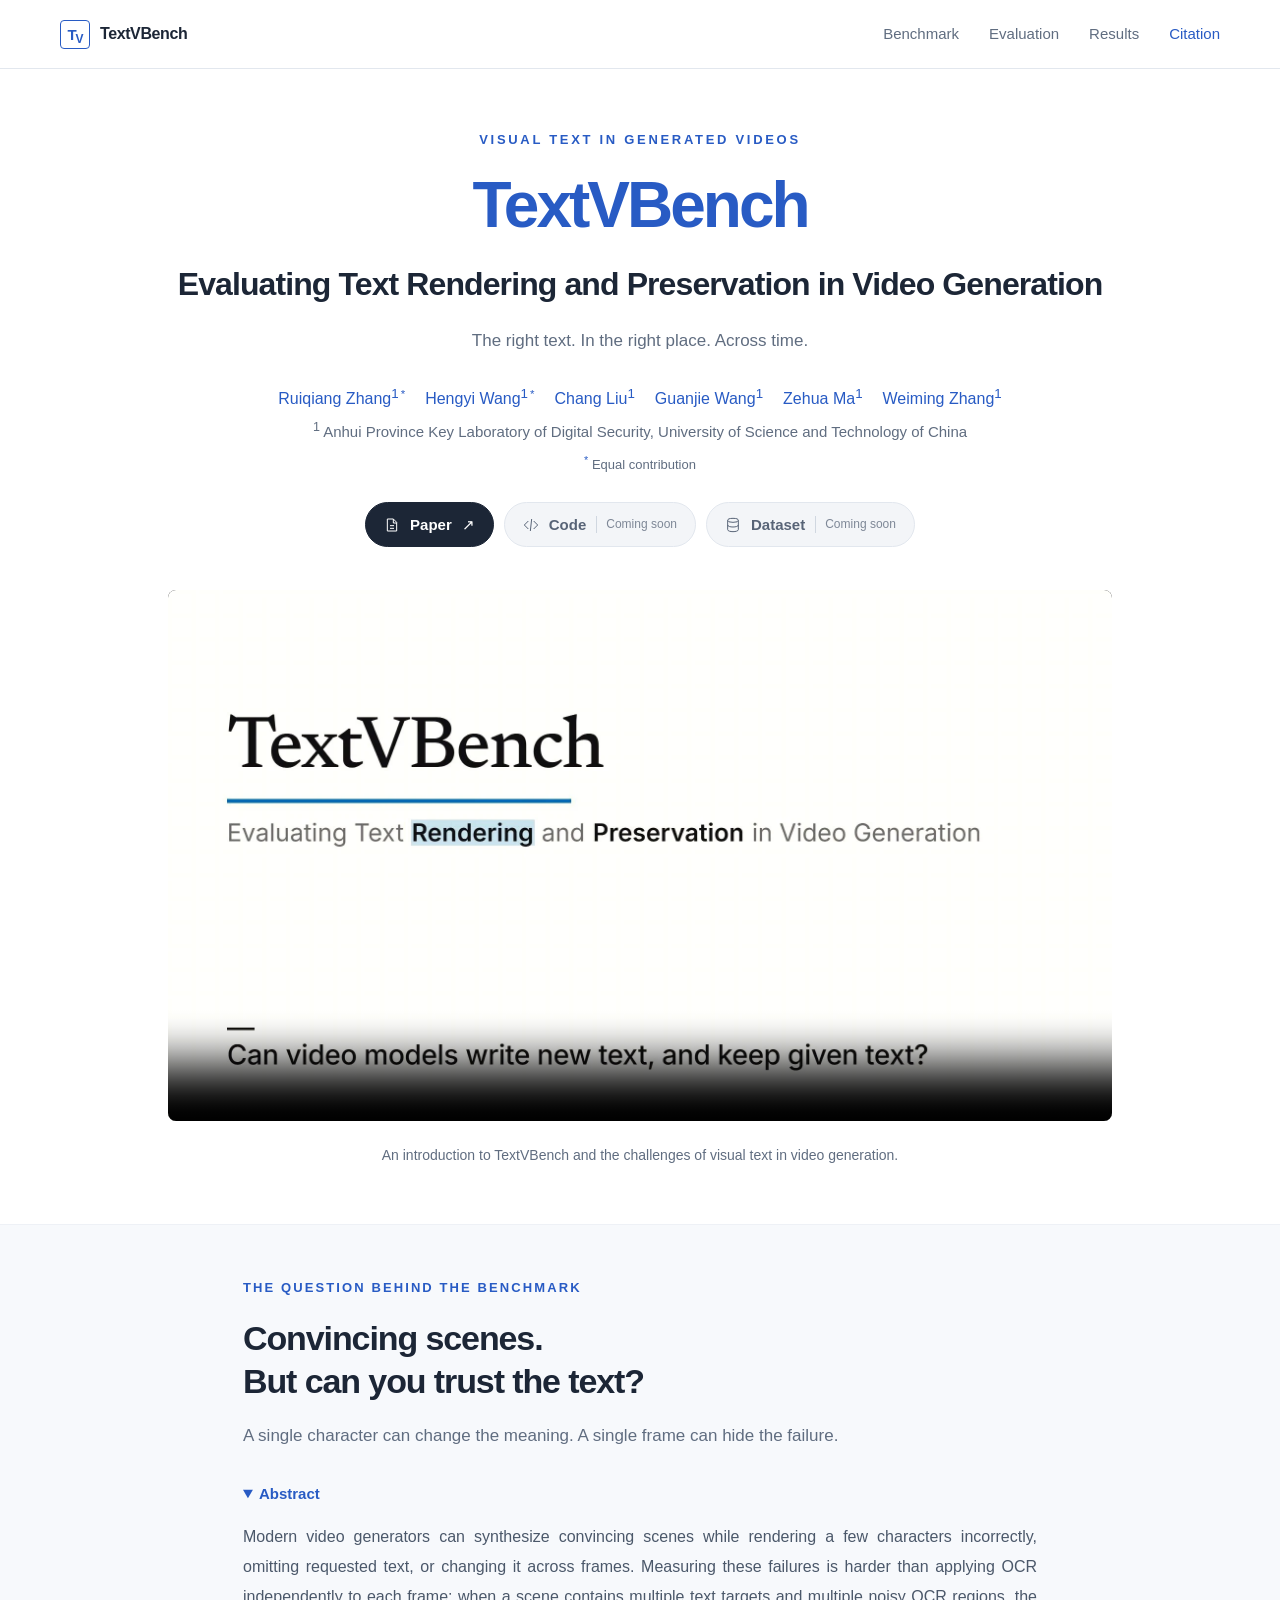
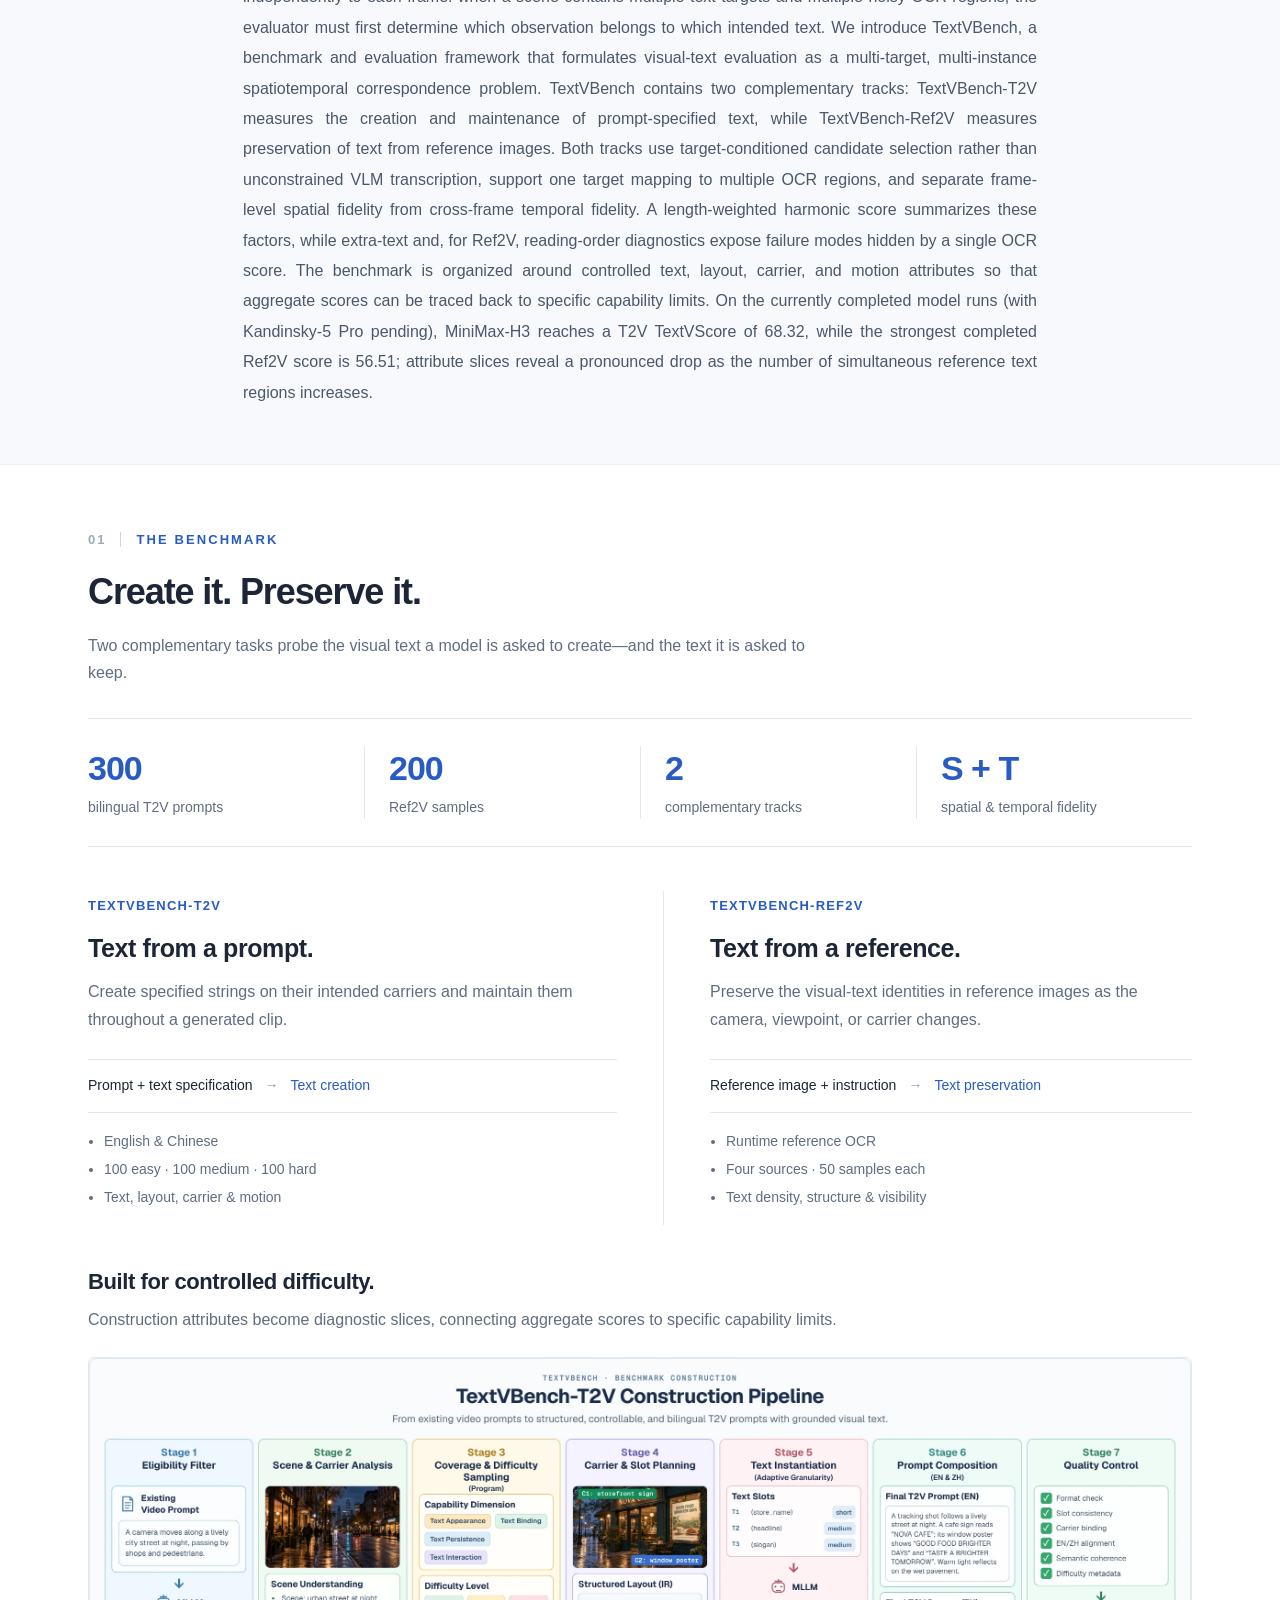
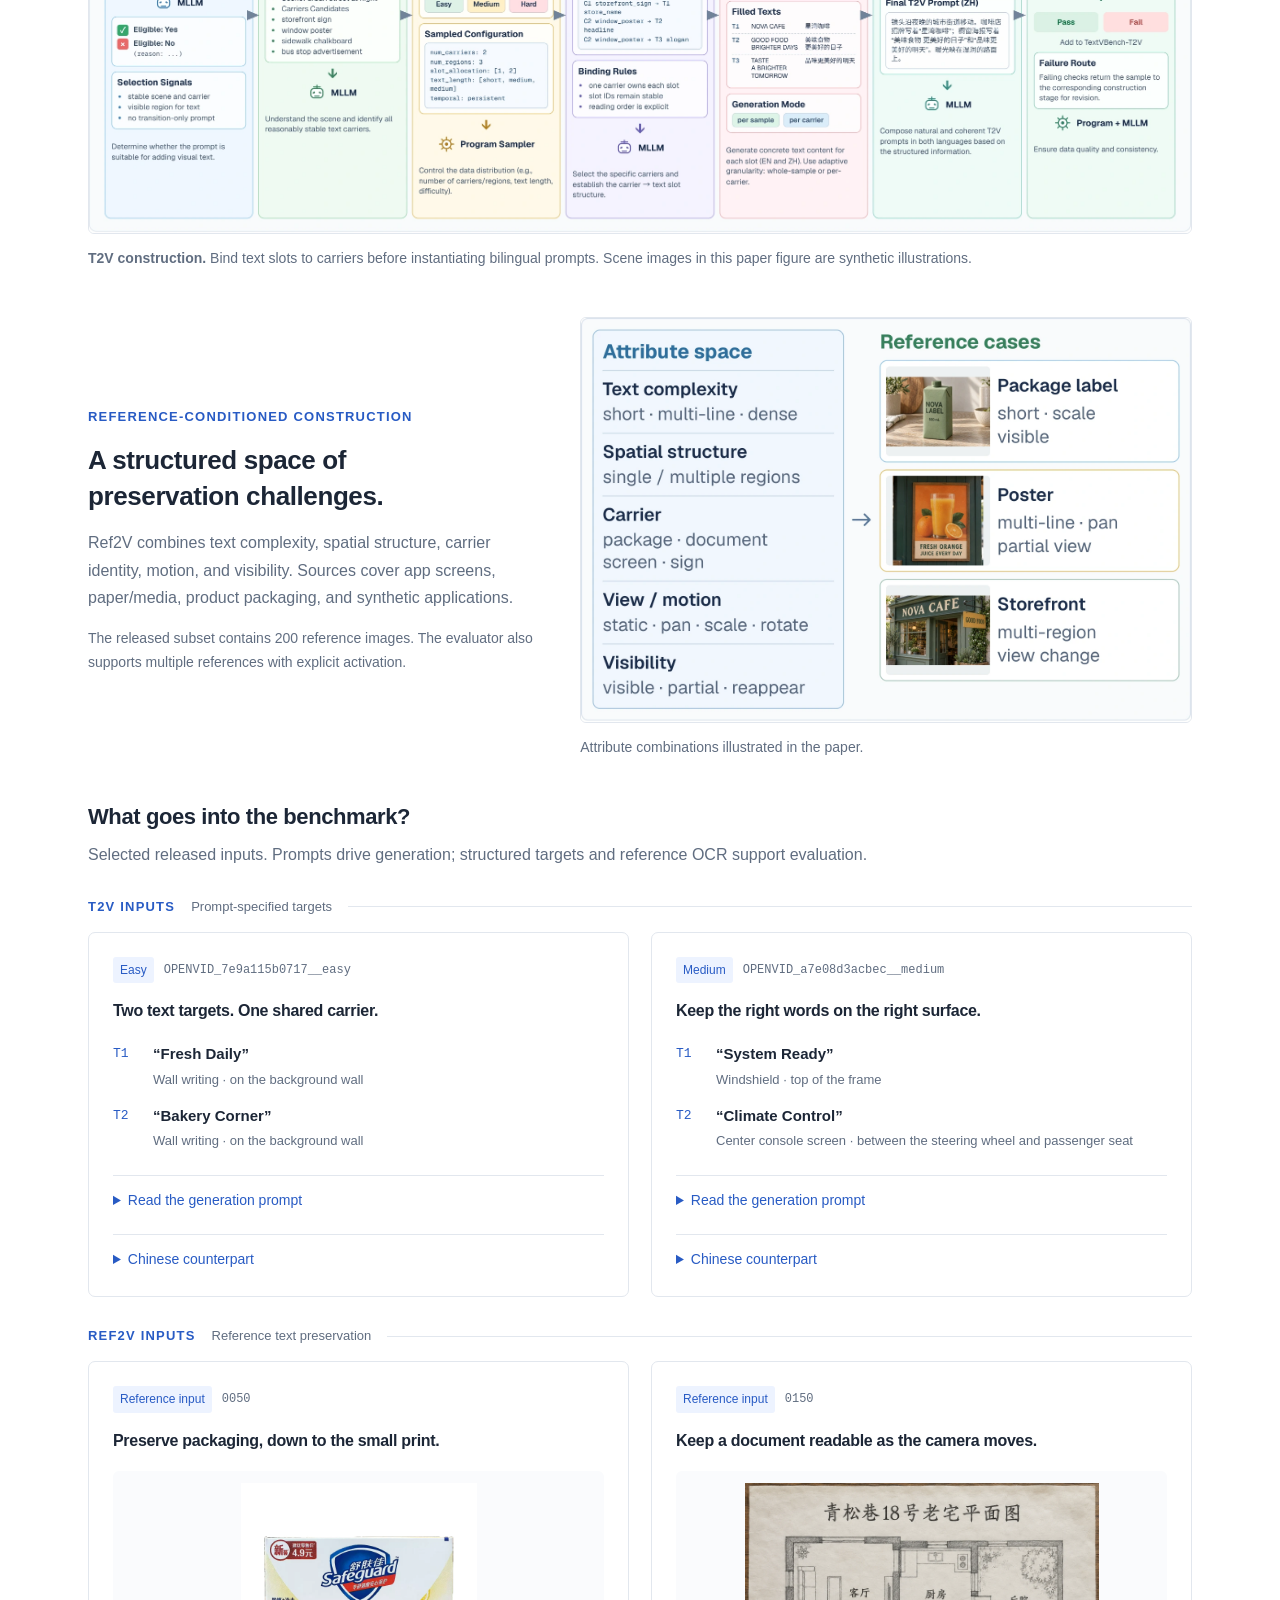
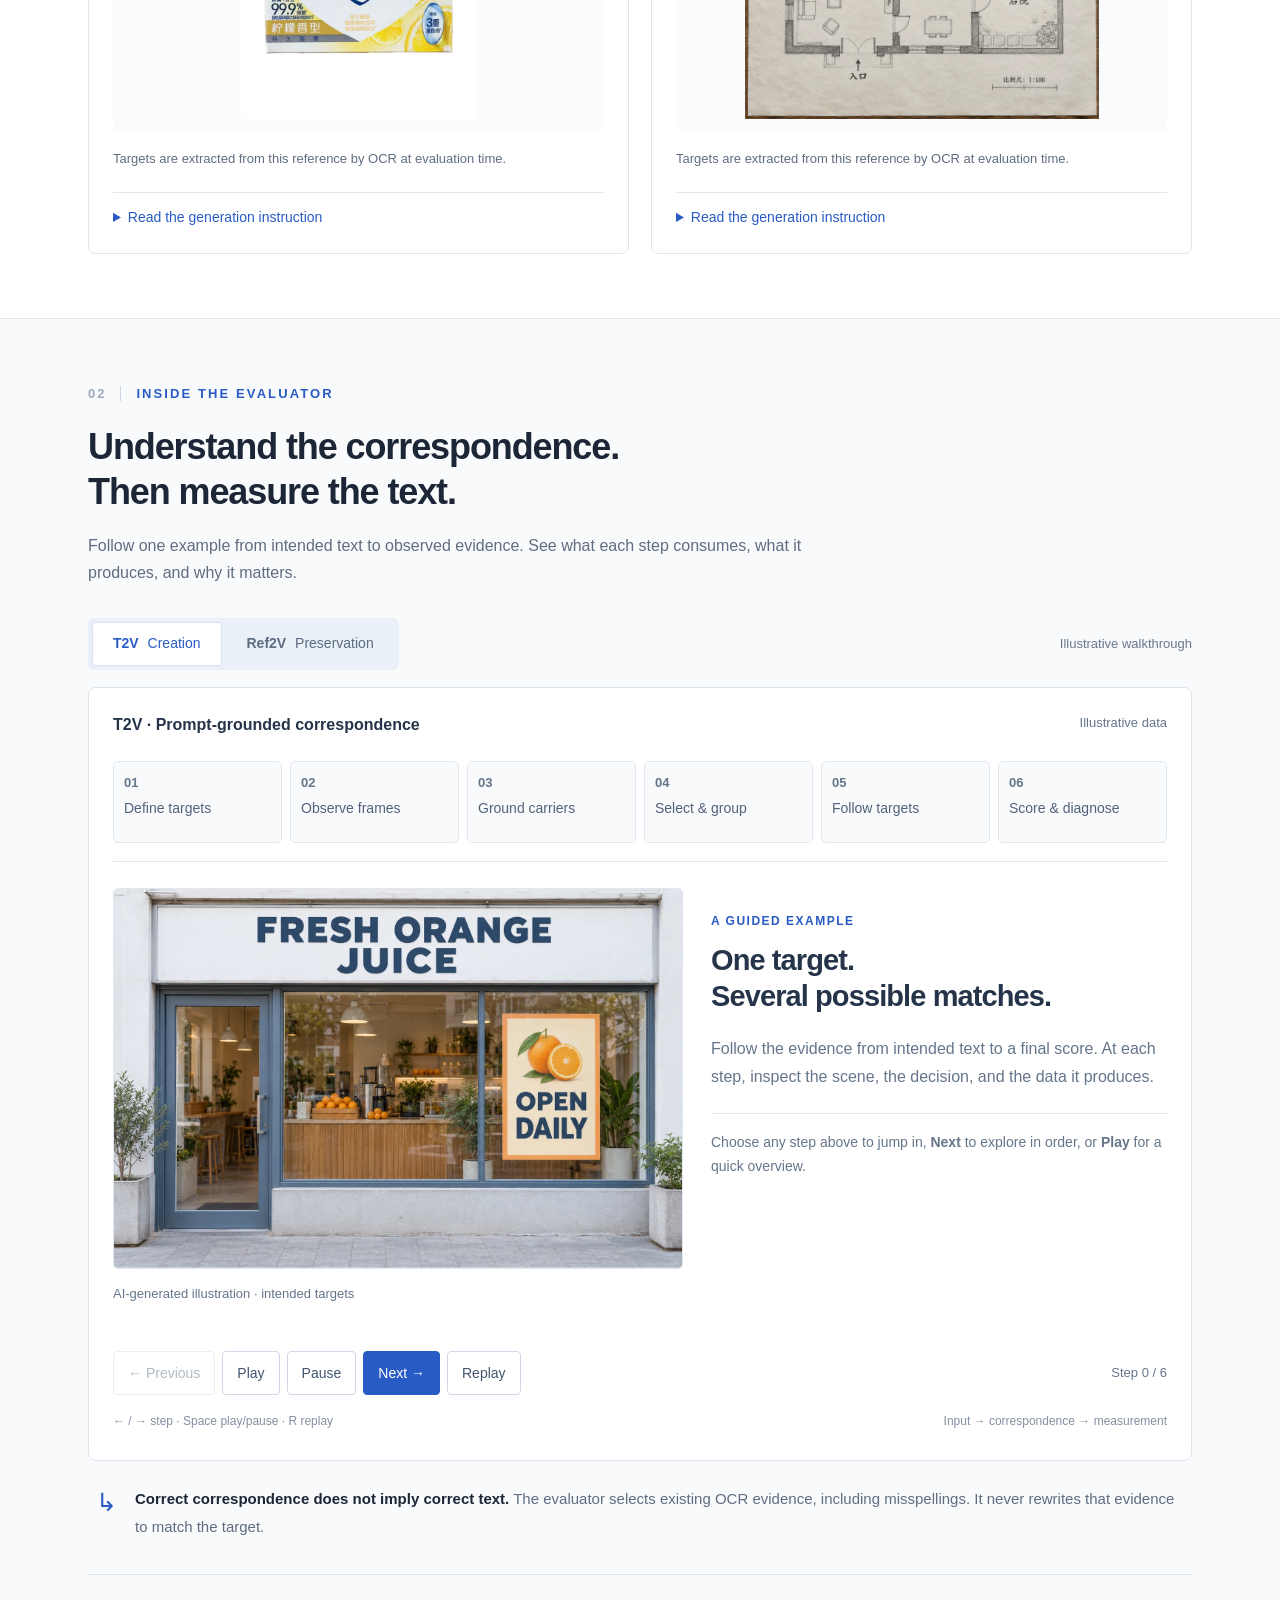
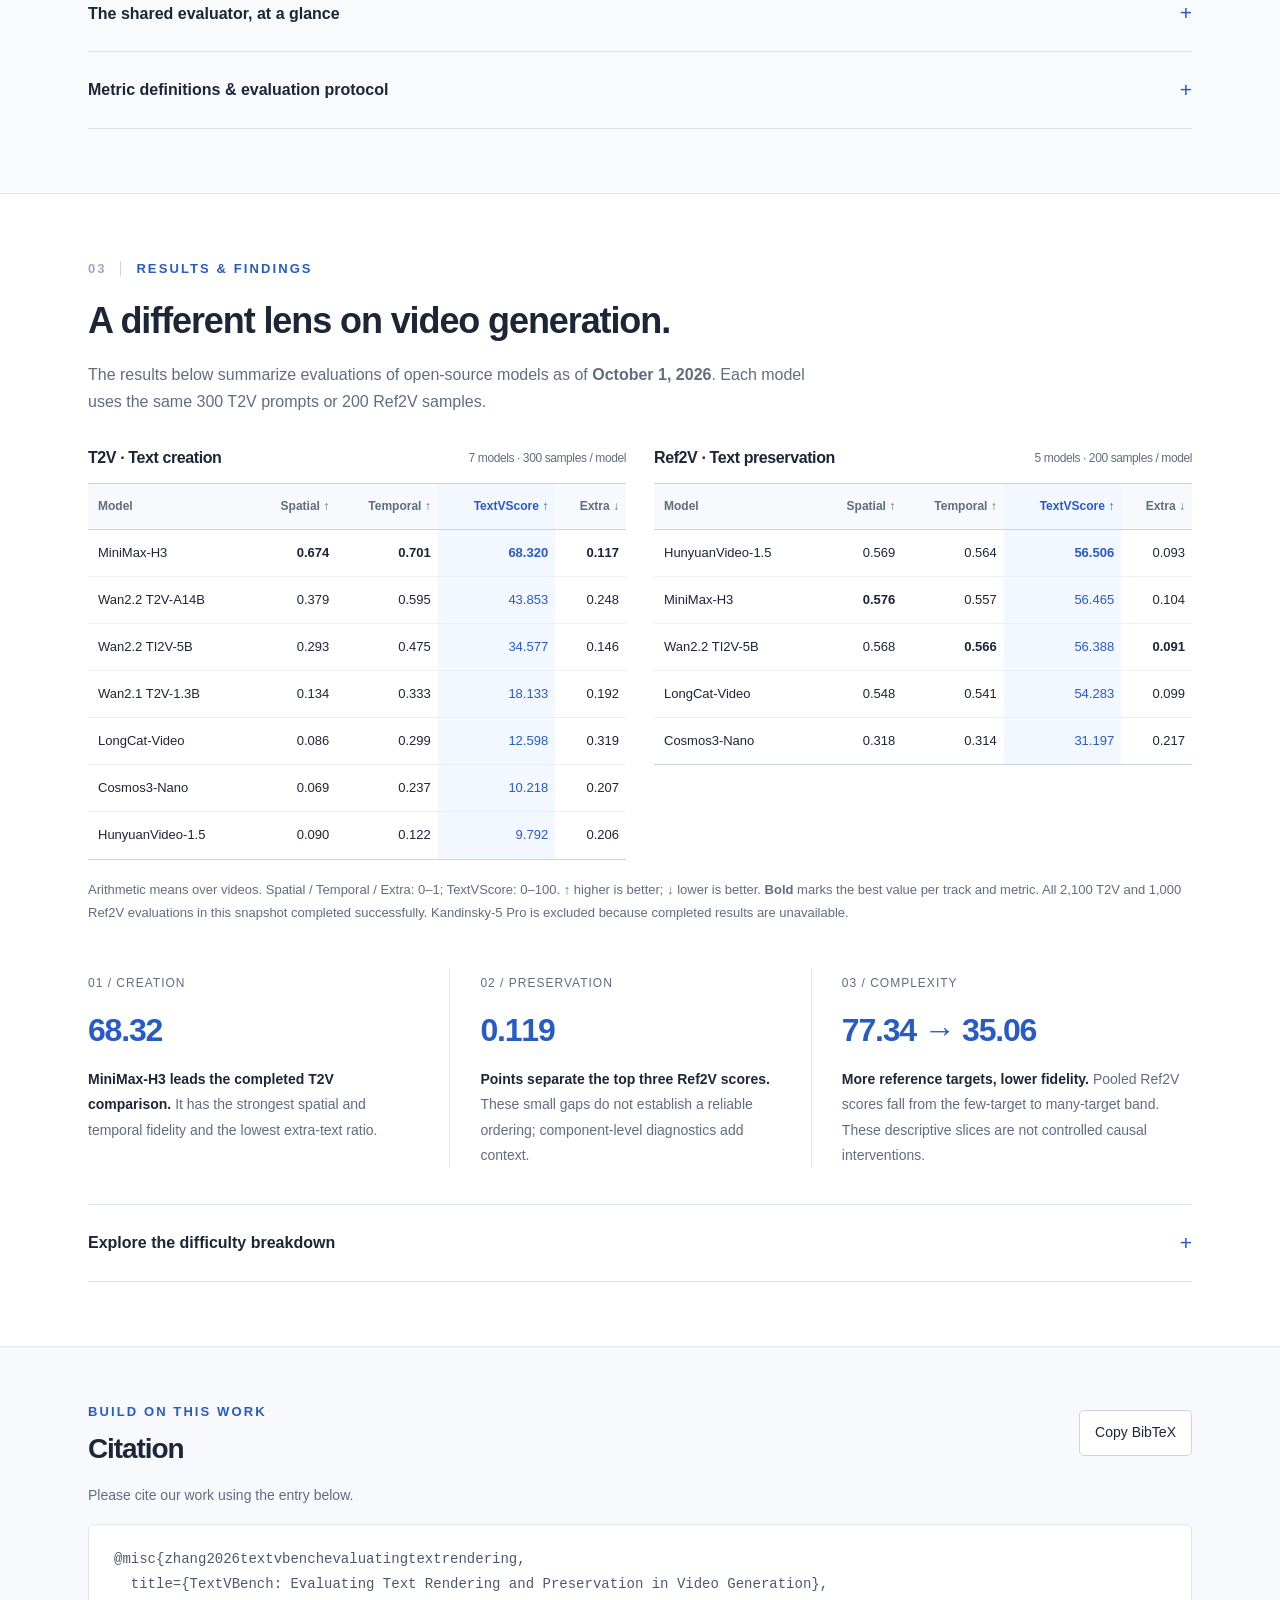
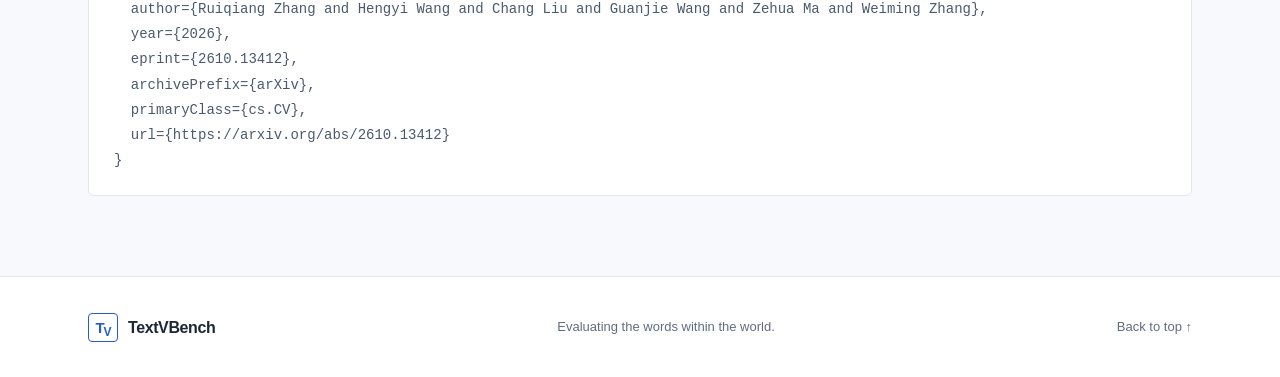
==== index.html @ c476860d "Publish audited TextVBench project page" ====
<!doctype html>
<html lang="en">
<head>
  <meta charset="utf-8">
  <meta name="viewport" content="width=device-width, initial-scale=1">
  <meta name="description" content="TextVBench evaluates visual text in generated videos through target-centric correspondence, spatial fidelity, and temporal fidelity.">
  <meta name="theme-color" content="#ffffff">
  <meta property="og:title" content="TextVBench: Evaluating Text Rendering and Preservation in Video Generation">
  <meta property="og:description" content="Two complementary benchmarks. One target-centric perspective on visual text.">
  <meta property="og:type" content="website">

  <title>TextVBench: Evaluating Text Rendering and Preservation in Video Generation</title>
  <link rel="icon" type="image/svg+xml" href="assets/images/favicon.svg">
  <link rel="stylesheet" href="assets/css/style.css">
  <script src="assets/js/main.js" defer></script>
</head>
<body>
  <a class="skip-link" href="#main">Skip to content</a>
  <header class="site-header">
    <div class="header-inner">
      <a class="wordmark" href="#" aria-label="TextVBench home"><span class="logo-mark" aria-hidden="true">T<span>V</span></span>TextVBench</a>
      <nav aria-label="Main navigation"><a href="#benchmark">Benchmark</a><a href="#evaluation">Evaluation</a><a href="#results">Results</a><a href="#citation">Citation</a></nav>
    </div>
  </header>
  <main id="main">
    <section class="hero container" aria-labelledby="paper-title">
      <p class="eyebrow hero-eyebrow">Visual text in generated videos</p>
      <h1 id="paper-title" aria-label="TextVBench: Evaluating Text Rendering and Preservation in Video Generation"><span class="project-name">TextVBench</span><span class="paper-subtitle">Evaluating Text Rendering and Preservation in Video Generation</span></h1>
      <p class="hero-description">The right text. In the right place. Across time.</p>
      <div class="author-block"><div class="author-names"><span>Ruiqiang Zhang<sup>1</sup><sup class="equal-mark" title="Equal contribution">*</sup></span><span>Hengyi Wang<sup>1</sup><sup class="equal-mark" title="Equal contribution">*</sup></span><span>Chang Liu<sup>1</sup></span><span>Guanjie Wang<sup>1</sup></span><span>Zehua Ma<sup>1</sup></span><span>Weiming Zhang<sup>1</sup></span></div><p class="affiliations"><sup>1</sup> Anhui Province Key Laboratory of Digital Security, University of Science and Technology of China</p><p class="author-note"><sup>*</sup> Equal contribution</p></div>
      <div class="resource-links" aria-label="Project resources"><a class="resource-link" href="https://arxiv.org/abs/2610.13412"><svg viewBox="0 0 24 24" fill="none" stroke="currentColor" stroke-width="1.5" aria-hidden="true"><path d="M5 3h9l5 5v13H5zM14 3v6h5M9 13h6M9 17h6"/></svg>Paper<span aria-hidden="true">↗</span></a><span class="resource-link" role="link" aria-disabled="true" aria-label="Code: coming soon"><svg viewBox="0 0 24 24" fill="none" stroke="currentColor" stroke-width="1.5" aria-hidden="true"><path d="m8 6-6 6 6 6m8-12 6 6-6 6m-3-15-2 18"/></svg>Code<small>Coming soon</small></span><span class="resource-link" role="link" aria-disabled="true" aria-label="Dataset: coming soon"><svg viewBox="0 0 24 24" fill="none" stroke="currentColor" stroke-width="1.5" aria-hidden="true"><ellipse cx="12" cy="5" rx="8" ry="3"/><path d="M4 5v14c0 4 16 4 16 0V5M4 12c0 4 16 4 16 0"/></svg>Dataset<small>Coming soon</small></span></div>
    </section>

    <section class="video-section container" aria-labelledby="video-title">
      <h2 id="video-title" class="sr-only">Project video</h2><video class="project-video" controls playsinline preload="none" aria-labelledby="video-title" poster="assets/images/video-poster.webp"><source src="assets/videos/TextVBench_full.mp4" type="video/mp4"><a href="assets/videos/TextVBench_full.mp4">Download the project video</a></video>
      <p class="media-caption">An introduction to TextVBench and the challenges of visual text in video generation.</p>
    </section>

    <section class="abstract-section" aria-labelledby="abstract-title">
      <div class="reading-width">
        <p class="eyebrow">The question behind the benchmark</p>
        <h2 id="abstract-title">Convincing scenes.<br>But can you trust the text?</h2>
        <p class="abstract-lead">A single character can change the meaning. A single frame can hide the failure.</p>
        <details class="abstract-full" open><summary>Abstract</summary><p>Modern video generators can synthesize convincing scenes while rendering a few characters incorrectly, omitting requested text, or changing it across frames. Measuring these failures is harder than applying OCR independently to each frame: when a scene contains multiple text targets and multiple noisy OCR regions, the evaluator must first determine which observation belongs to which intended text. We introduce TextVBench, a benchmark and evaluation framework that formulates visual-text evaluation as a multi-target, multi-instance spatiotemporal correspondence problem. TextVBench contains two complementary tracks: TextVBench-T2V measures the creation and maintenance of prompt-specified text, while TextVBench-Ref2V measures preservation of text from reference images. Both tracks use target-conditioned candidate selection rather than unconstrained VLM transcription, support one target mapping to multiple OCR regions, and separate frame-level spatial fidelity from cross-frame temporal fidelity. A length-weighted harmonic score summarizes these factors, while extra-text and, for Ref2V, reading-order diagnostics expose failure modes hidden by a single OCR score. The benchmark is organized around controlled text, layout, carrier, and motion attributes so that aggregate scores can be traced back to specific capability limits. On the currently completed model runs (with Kandinsky-5 Pro pending), MiniMax-H3 reaches a T2V TextVScore of 68.32, while the strongest completed Ref2V score is 56.51; attribute slices reveal a pronounced drop as the number of simultaneous reference text regions increases.</p></details>
      </div>
    </section>

    <section id="benchmark" class="section container" aria-labelledby="benchmark-title">
      <div class="section-heading"><p class="eyebrow"><span>01</span> The benchmark</p><h2 id="benchmark-title">Create it. Preserve it.</h2><p>Two complementary tasks probe the visual text a model is asked to create—and the text it is asked to keep.</p></div>
      <div class="benchmark-stats" aria-label="Benchmark at a glance"><div><strong>300</strong><span>bilingual T2V prompts</span></div><div><strong>200</strong><span>Ref2V samples</span></div><div><strong>2</strong><span>complementary tracks</span></div><div><strong>S + T</strong><span>spatial & temporal fidelity</span></div></div>
      <div class="track-overviews">
        <article class="track-overview"><span class="track-label">TextVBench-T2V</span><h3>Text from a prompt.</h3><p>Create specified strings on their intended carriers and maintain them throughout a generated clip.</p><div class="mini-flow"><span>Prompt + text specification</span><b aria-hidden="true">→</b><span>Text creation</span></div><ul class="attribute-list"><li>English & Chinese</li><li>100 easy · 100 medium · 100 hard</li><li>Text, layout, carrier & motion</li></ul></article>
        <article class="track-overview"><span class="track-label">TextVBench-Ref2V</span><h3>Text from a reference.</h3><p>Preserve the visual-text identities in reference images as the camera, viewpoint, or carrier changes.</p><div class="mini-flow"><span>Reference image + instruction</span><b aria-hidden="true">→</b><span>Text preservation</span></div><ul class="attribute-list"><li>Runtime reference OCR</li><li>Four sources · 50 samples each</li><li>Text density, structure & visibility</li></ul></article>
      </div>

      <div class="subsection-heading"><h3>Built for controlled difficulty.</h3><p>Construction attributes become diagnostic slices, connecting aggregate scores to specific capability limits.</p></div>
      <figure class="paper-figure wide-figure"><button class="figure-button" type="button" data-enlarge aria-label="Enlarge the T2V construction pipeline"><img src="assets/images/t2v-construction.webp" width="2400" height="1035" loading="lazy" alt="Seven stages create controlled bilingual T2V specifications: eligibility filtering, scene and carrier analysis, coverage sampling, carrier-slot planning, text instantiation, prompt composition, and quality control."><span class="zoom-hint">Expand figure ↗</span></button><figcaption><b>T2V construction.</b> Bind text slots to carriers before instantiating bilingual prompts. Scene images in this paper figure are synthetic illustrations.</figcaption></figure>
      <div class="construction-split"><div><span class="track-label">Reference-conditioned construction</span><h3>A structured space of<br>preservation challenges.</h3><p>Ref2V combines text complexity, spatial structure, carrier identity, motion, and visibility. Sources cover app screens, paper/media, product packaging, and synthetic applications.</p><p class="small-note">The released subset contains 200 reference images. The evaluator also supports multiple references with explicit activation.</p></div><figure class="paper-figure"><button class="figure-button" type="button" data-enlarge aria-label="Enlarge the Ref2V construction figure"><img src="assets/images/ref2v-construction.webp" width="1500" height="994" loading="lazy" alt="Ref2V construction combines text density, spatial layout, carrier type, and motion into preservation difficulty."><span class="zoom-hint">Expand figure ↗</span></button><figcaption>Attribute combinations illustrated in the paper.</figcaption></figure></div>

      <div class="subsection-heading"><h3>What goes into the benchmark?</h3><p>Selected released inputs. Prompts drive generation; structured targets and reference OCR support evaluation.</p></div>
      <div class="sample-group-heading"><span class="track-label">T2V inputs</span><span>Prompt-specified targets</span></div>
      <div class="sample-grid"><article class="sample-card"><div class="sample-meta"><span class="difficulty">Easy</span><span class="sample-id">OPENVID_7e9a115b0717__easy</span></div><h4>Two text targets. One shared carrier.</h4><div class="target-rows"><div class="target-row"><span class="target-id">T1</span><div><q>Fresh Daily</q><small>Wall writing · on the background wall</small></div></div><div class="target-row"><span class="target-id">T2</span><div><q>Bakery Corner</q><small>Wall writing · on the background wall</small></div></div></div><details><summary>Read the generation prompt</summary><p>A person is seen cutting a loaf of dark brown bread on a wooden cutting board. The bread is a type of whole grain or rye bread. The person is using a large knife to slice the bread, which is placed on the cutting board. The cutting board is placed on a table, and there is another loaf of bread in the background. The person appears to be in the process of slicing the bread, as there are already a few slices cut from the loaf. On the background wall, there is a wall writing that reads &#x27;Fresh Daily&#x27; as a headline and &#x27;Bakery Corner&#x27; as a subtitle. The overall style of the video is simple and straightforward, focusing on the act of cutting the bread.</p></details><details><summary>Chinese counterpart</summary><p class="zh" lang="zh">视频中，一个人正在木质砧板上切一条深棕色的面包。面包是某种全麦或黑麦面包。这个人正在用一把大菜刀切面包，面包放在砧板上。砧板放在桌子上，背景中还有另一条面包。这个人似乎正在切面包，因为面包上已经切了几片。在背景墙上，有一面墙上的文字，标题写着“每日新鲜”，副标题写着“烘焙角落”。视频的整体风格简单明了，专注于切面包的动作。</p></details></article><article class="sample-card"><div class="sample-meta"><span class="difficulty">Medium</span><span class="sample-id">OPENVID_a7e08d3acbec__medium</span></div><h4>Keep the right words on the right surface.</h4><div class="target-rows"><div class="target-row"><span class="target-id">T1</span><div><q>System Ready</q><small>Windshield · top of the frame</small></div></div><div class="target-row"><span class="target-id">T2</span><div><q>Climate Control</q><small>Center console screen · between the steering wheel and passenger seat</small></div></div></div><details><summary>Read the generation prompt</summary><p>A close-up shot of a clean, well-lit car interior, focusing on a black steering wheel with a silver accent and a white leather passenger seat to its right. At the top of the frame, the windshield displays the persistent text &#x27;System Ready&#x27;. Between the steering wheel and the passenger seat, the center console screen shows the persistent label &#x27;Climate Control&#x27;. The camera remains steady, capturing the static, well-maintained environment without any people or other objects.</p></details><details><summary>Chinese counterpart</summary><p class="zh" lang="zh">一个明亮整洁的汽车内部特写镜头，聚焦于带有银色装饰的黑色方向盘，以及其右侧的白色皮革乘客座椅。在画面顶部，挡风玻璃上持续显示文字“系统就绪”。在方向盘和乘客座椅之间，中控屏幕上持续显示标签“空调控制”。镜头保持静止，捕捉这个没有人物或其他物体的静态、保养良好的环境。</p></details></article></div>
      <div class="sample-group-heading"><span class="track-label">Ref2V inputs</span><span>Reference text preservation</span></div>
      <div class="sample-grid"><article class="sample-card"><div class="sample-meta"><span class="difficulty">Reference input</span><span class="sample-id">0050</span></div><h4>Preserve packaging, down to the small print.</h4><button type="button" class="figure-button reference-image-button" data-enlarge aria-label="Enlarge reference 0050"><img class="reference-image" src="assets/images/reference-0050.webp" width="1276" height="1276" loading="lazy" alt="Released reference image for Ref2V sample 0050: Preserve packaging, down to the small print."><span class="zoom-hint">View original ↗</span></button><p class="reference-note">Targets are extracted from this reference by OCR at evaluation time.</p><details><summary>Read the generation instruction</summary><p>A clean studio product showcase of the Safeguard laundry detergent box on a white background. The camera performs a slow, gentle push-in toward the front of the packaging, keeping the box centered and fully readable throughout. Soft, even lighting highlights the blue shield logo, lemon graphics, and all printed text and labels, which must remain exactly as shown with no changes. The motion is mild and stable, presenting the product as the clear main subject in a short commercial style.</p></details></article><article class="sample-card"><div class="sample-meta"><span class="difficulty">Reference input</span><span class="sample-id">0150</span></div><h4>Keep a document readable as the camera moves.</h4><button type="button" class="figure-button reference-image-button" data-enlarge aria-label="Enlarge reference 0150"><img class="reference-image" src="assets/images/reference-0150.webp" width="1536" height="1024" loading="lazy" alt="Released reference image for Ref2V sample 0150: Keep a document readable as the camera moves."><span class="zoom-hint">View original ↗</span></button><p class="reference-note">Targets are extracted from this reference by OCR at evaluation time.</p><details><summary>Read the generation instruction</summary><p>An aged, pencil-drawn floor plan of an old house rests flat on a plain wooden surface, framed in a nearly straight-on view so its hand-lettered title, interior room labels, entrance arrow, and scale bar stay crisp, stable, and fully unobstructed. A slow, restrained camera push-in drifts forward while soft natural light shifts gently across the textured paper and the sheet edge flutters almost imperceptibly. The entire drawing, layout, and every existing mark remain unchanged throughout this single continuous shot.</p></details></article></div>
    </section>

    <section id="evaluation" class="section evaluation-section" aria-labelledby="evaluation-title">
      <div class="container">
        <div class="section-heading"><p class="eyebrow"><span>02</span> Inside the evaluator</p><h2 id="evaluation-title">Understand the correspondence.<br>Then measure the text.</h2><p>Follow one example from intended text to observed evidence. See what each step consumes, what it produces, and why it matters.</p></div>
        <div class="walkthrough-header"><div class="track-tabs" role="group" aria-label="Evaluation walkthrough track"><button type="button" data-track="t2v" aria-pressed="true" aria-controls="walkthrough-t2v">T2V <span>Creation</span></button><button type="button" data-track="ref2v" aria-pressed="false" aria-controls="walkthrough-ref2v">Ref2V <span>Preservation</span></button></div><span class="illustrative-label">Illustrative walkthrough</span></div>
        <div class="walkthrough-wrap" id="walkthrough-t2v"><iframe title="T2V: six steps of target-centric correspondence" src="assets/diagrams/evaluation-t2v.html?v=f84b385616a8" loading="lazy" class="walkthrough-frame" data-walkthrough></iframe></div>
        <div class="walkthrough-wrap" id="walkthrough-ref2v"><iframe title="Ref2V: six steps of reference-grounded correspondence" src="assets/diagrams/evaluation-ref2v.html?v=57d5e6ebffe3" loading="lazy" class="walkthrough-frame" data-walkthrough></iframe></div>
        <noscript><p class="small-note">Both complete walkthroughs are shown below one another. You can also <a href="assets/diagrams/evaluation-t2v.html">open T2V</a> or <a href="assets/diagrams/evaluation-ref2v.html">open Ref2V</a> separately.</p></noscript>
        <div class="method-takeaway"><span aria-hidden="true">↳</span><p><strong>Correct correspondence does not imply correct text.</strong> The evaluator selects existing OCR evidence, including misspellings. It never rewrites that evidence to match the target.</p></div>
        <details class="method-details"><summary>The shared evaluator, at a glance <span aria-hidden="true">+</span></summary><figure class="paper-figure"><button class="figure-button" type="button" data-enlarge aria-label="Enlarge the shared evaluator overview"><img src="assets/images/evaluation-overview.webp" width="2400" height="1638" loading="lazy" alt="Shared evaluator: OCR observations, target-conditioned correspondence, spatial fidelity, temporal fidelity and video-level aggregation. T2V and Ref2V differ in target source and activation."><span class="zoom-hint">Expand figure ↗</span></button><figcaption>Paper overview. Trajectories, scenes, and numerical examples in the figure are illustrative.</figcaption></figure></details>
        <details class="method-details"><summary>Metric definitions & evaluation protocol <span aria-hidden="true">+</span></summary><div class="metric-explainer"><div><h3>Spatial fidelity</h3><p>Normalized character edit similarity between a target and its matched OCR text, averaged over active observations. Whitespace and punctuation are removed; case is preserved.</p></div><div><h3>Temporal fidelity</h3><p>Text consistency between adjacent active observations of the same target. A missing match contributes zero; an inactive carrier/reference is excluded according to the track’s activation rule.</p></div><div><h3>TextVScore</h3><p class="formula">100 × 2ST / (S + T)</p><p>Targets are weighted by normalized text length. Ref2V then averages references equally. If S or T is zero, the score is zero.</p></div><div><h3>Separate diagnostics</h3><p>Extra measures unassigned readable text. Ref2V also reports reading-order preservation. Neither is folded into TextVScore.</p></div></div><p class="protocol-note">Paper protocol: 3 fps, at most 30 sampled frames, deterministic jitter, OCR confidence ≥ 0.80, at most 20 active candidates per frame, and target batches of at most three. T2V uses a 0.95 fast-match threshold. A single valid observation uses its spatial score as temporal fidelity; never-observed targets receive zero.</p></details>
      </div>
    </section>

    <section id="results" class="section container" aria-labelledby="results-title">
      <div class="section-heading"><p class="eyebrow"><span>03</span> Results & findings</p><h2 id="results-title">A different lens on video generation.</h2><p>The results below summarize evaluations of open-source models as of <strong><time datetime="2026-10-01">October 1, 2026</time></strong>. Each model uses the same 300 T2V prompts or 200 Ref2V samples.</p></div>
      <div class="results-tables"><div class="result-group"><h3>T2V · Text creation<small>7 models · 300 samples / model</small></h3><div class="table-scroll" tabindex="0" role="region" aria-label="T2V · Text creation results, scroll horizontally on small screens"><table class="results-table"><thead><tr><th scope="col">Model</th><th scope="col">Spatial ↑</th><th scope="col">Temporal ↑</th><th class="score" scope="col">TextVScore ↑</th><th scope="col">Extra ↓</th></tr></thead><tbody><tr><td>MiniMax-H3</td><td class="best"><strong>0.674</strong></td><td class="best"><strong>0.701</strong></td><td class="score best"><strong>68.320</strong></td><td class="best"><strong>0.117</strong></td></tr><tr><td>Wan2.2 T2V-A14B</td><td class="">0.379</td><td class="">0.595</td><td class="score ">43.853</td><td class="">0.248</td></tr><tr><td>Wan2.2 TI2V-5B</td><td class="">0.293</td><td class="">0.475</td><td class="score ">34.577</td><td class="">0.146</td></tr><tr><td>Wan2.1 T2V-1.3B</td><td class="">0.134</td><td class="">0.333</td><td class="score ">18.133</td><td class="">0.192</td></tr><tr><td>LongCat-Video</td><td class="">0.086</td><td class="">0.299</td><td class="score ">12.598</td><td class="">0.319</td></tr><tr><td>Cosmos3-Nano</td><td class="">0.069</td><td class="">0.237</td><td class="score ">10.218</td><td class="">0.207</td></tr><tr><td>HunyuanVideo-1.5</td><td class="">0.090</td><td class="">0.122</td><td class="score ">9.792</td><td class="">0.206</td></tr></tbody></table></div></div><div class="result-group"><h3>Ref2V · Text preservation<small>5 models · 200 samples / model</small></h3><div class="table-scroll" tabindex="0" role="region" aria-label="Ref2V · Text preservation results, scroll horizontally on small screens"><table class="results-table"><thead><tr><th scope="col">Model</th><th scope="col">Spatial ↑</th><th scope="col">Temporal ↑</th><th class="score" scope="col">TextVScore ↑</th><th scope="col">Extra ↓</th></tr></thead><tbody><tr><td>HunyuanVideo-1.5</td><td class="">0.569</td><td class="">0.564</td><td class="score best"><strong>56.506</strong></td><td class="">0.093</td></tr><tr><td>MiniMax-H3</td><td class="best"><strong>0.576</strong></td><td class="">0.557</td><td class="score ">56.465</td><td class="">0.104</td></tr><tr><td>Wan2.2 TI2V-5B</td><td class="">0.568</td><td class="best"><strong>0.566</strong></td><td class="score ">56.388</td><td class="best"><strong>0.091</strong></td></tr><tr><td>LongCat-Video</td><td class="">0.548</td><td class="">0.541</td><td class="score ">54.283</td><td class="">0.099</td></tr><tr><td>Cosmos3-Nano</td><td class="">0.318</td><td class="">0.314</td><td class="score ">31.197</td><td class="">0.217</td></tr></tbody></table></div></div></div>
      <p class="table-note">Arithmetic means over videos. Spatial / Temporal / Extra: 0–1; TextVScore: 0–100. ↑ higher is better; ↓ lower is better. <b>Bold</b> marks the best value per track and metric. All 2,100 T2V and 1,000 Ref2V evaluations in this snapshot completed successfully. Kandinsky-5 Pro is excluded because completed results are unavailable.</p>
      <div class="findings"><article><span class="finding-index">01 / Creation</span><h3>68.32</h3><p><strong>MiniMax-H3 leads the completed T2V comparison.</strong> It has the strongest spatial and temporal fidelity and the lowest extra-text ratio.</p></article><article><span class="finding-index">02 / Preservation</span><h3>0.119</h3><p><strong>Points separate the top three Ref2V scores.</strong> These small gaps do not establish a reliable ordering; component-level diagnostics add context.</p></article><article><span class="finding-index">03 / Complexity</span><h3>77.34 → 35.06</h3><p><strong>More reference targets, lower fidelity.</strong> Pooled Ref2V scores fall from the few-target to many-target band. These descriptive slices are not controlled causal interventions.</p></article></div>
      <details class="method-details"><summary>Explore the difficulty breakdown <span aria-hidden="true">+</span></summary><figure class="paper-figure scaling-figure"><button class="figure-button" type="button" data-enlarge aria-label="Enlarge the difficulty analysis"><img src="assets/images/scaling-analysis.webp" width="1400" height="1750" loading="lazy" alt="Model-wise TextVScore heatmaps across T2V difficulty and Ref2V reference target load, with pooled results and first-to-last band changes."><span class="zoom-hint">Expand figure ↗</span></button><figcaption>Difficulty slices expose different robustness profiles. Ref2V target count co-varies with source, layout, and text length.</figcaption></figure></details>
    </section>

    <section id="citation" class="citation-section" aria-labelledby="citation-title"><div class="container"><div class="citation-heading"><div><p class="eyebrow">Build on this work</p><h2 id="citation-title">Citation</h2></div><button class="copy-button" type="button" data-copy-citation>Copy BibTeX</button></div><p class="small-note">Please cite our work using the entry below.</p><pre id="bibtex"><code>@misc{zhang2026textvbenchevaluatingtextrendering,
  title={TextVBench: Evaluating Text Rendering and Preservation in Video Generation},
  author={Ruiqiang Zhang and Hengyi Wang and Chang Liu and Guanjie Wang and Zehua Ma and Weiming Zhang},
  year={2026},
  eprint={2610.13412},
  archivePrefix={arXiv},
  primaryClass={cs.CV},
  url={https://arxiv.org/abs/2610.13412}
}</code></pre><p class="copy-status" role="status" aria-live="polite"></p></div></section>
  </main>
  <footer class="site-footer container"><a class="wordmark" href="#"><span class="logo-mark" aria-hidden="true">T<span>V</span></span>TextVBench</a><p>Evaluating the words within the world.</p><a href="#main">Back to top ↑</a></footer>
  <dialog class="image-dialog" aria-labelledby="image-dialog-title"><div class="dialog-toolbar"><h2 id="image-dialog-title">Figure detail</h2><button type="button" data-close-dialog aria-label="Close enlarged figure">Close ×</button></div><img alt=""><p>Scroll to inspect the full figure. Press Escape to close.</p></dialog>
</body>
</html>
---- assets/css/style.css ----
:root{--ink:#1c2636;--muted:#606d80;--blue:#285bc4;--blue-dark:#204d9e;--line:#e2e7ee;--wash:#f7f9fc;--soft-blue:#edf3ff;--sans:Inter,"Helvetica Neue",Arial,sans-serif;--mono:"SFMono-Regular",Consolas,monospace;scroll-behavior:smooth;scroll-padding-top:86px}
*{box-sizing:border-box}body{margin:0;color:var(--ink);background:#fff;font-family:var(--sans);font-size:16px;line-height:1.7;-webkit-font-smoothing:antialiased}button,input,select{font:inherit}button,a{-webkit-tap-highlight-color:transparent}button{cursor:pointer}a{color:var(--blue);text-decoration:none}a:hover{text-decoration:underline}button:focus-visible,a:focus-visible,summary:focus-visible,[tabindex]:focus-visible{outline:3px solid #628bdc;outline-offset:4px}img{max-width:100%;height:auto;display:block}figure{margin:0}h1,h2,h3,p{margin:0}h2{font-size:36px;line-height:1.25;letter-spacing:-1.1px;font-weight:650}h3{font-size:22px;line-height:1.4;letter-spacing:-.4px;font-weight:600}p+p{margin-top:16px}button{color:inherit}pre{white-space:pre-wrap;overflow-wrap:anywhere;font-family:var(--mono)}[hidden]{display:none!important}
.container{max-width:1160px;margin-inline:auto;padding-inline:28px}
.reading-width{max-width:850px;margin-inline:auto;padding-inline:28px}
.skip-link{position:fixed;top:-80px;left:20px;background:var(--blue);color:white;padding:10px 18px;z-index:30}
.skip-link:focus{top:12px}
.site-header{position:sticky;top:0;z-index:10;background:rgba(255,255,255,.97);border-bottom:1px solid var(--line)}
.header-inner{max-width:1216px;min-height:68px;margin:auto;padding:0 28px;display:flex;align-items:center;justify-content:space-between;gap:28px}
.wordmark{display:inline-flex;align-items:center;gap:10px;color:var(--ink);font-size:16px;letter-spacing:-.4px;font-weight:700}
.wordmark:hover{text-decoration:none}
.logo-mark{color:var(--blue);border:1.5px solid var(--blue);border-radius:4px;font-size:15px;line-height:27px;text-align:center;width:30px;height:29px;letter-spacing:-1px;position:relative}
.logo-mark span{font-size:12px;position:relative;top:3px}
.site-header nav{display:flex;gap:30px;font-size:15px;font-weight:500}
.site-header nav a{color:var(--muted)}
.site-header nav a:hover,.site-header nav a[aria-current]{color:var(--blue)}
.hero{text-align:center;padding-top:60px;padding-bottom:43px}
.eyebrow{font-size:13px;text-transform:uppercase;letter-spacing:2.1px;font-weight:650;color:var(--blue);margin-bottom:18px}
.hero-eyebrow{letter-spacing:2.7px}
.project-name{display:block;font-size:64px;line-height:1.15;letter-spacing:-3px;color:var(--blue);font-weight:740;margin-bottom:20px}
.paper-subtitle{display:block;font-size:32px;line-height:1.35;letter-spacing:-.9px;font-weight:600}
.hero-description{color:var(--muted);font-size:17px;margin-top:21px}
.author-block{margin-top:27px;font-size:16px}
.author-names{color:var(--blue);display:flex;justify-content:center;gap:8px 20px;flex-wrap:wrap}
.affiliations{color:var(--muted);font-size:15px;margin-top:5px}
.equal-mark{color:var(--blue);font-size:.72em;margin-left:2px}
.author-note{color:var(--muted);font-size:13px;margin:6px 0 0}
.author-note sup{color:var(--blue)}
.resource-links{display:flex;justify-content:center;gap:10px;flex-wrap:wrap;margin-top:26px}
.resource-link{display:inline-flex;align-items:center;gap:10px;line-height:1.4;padding:11px 18px;border-radius:25px;font-size:15px;color:#fff;background:var(--ink);border:1px solid var(--ink);font-weight:550}
.resource-link svg{width:16px;height:16px}
.resource-link small{font-size:12px;font-weight:400;opacity:.75;border-left:1px solid #ffffff4d;padding-left:9px}
.resource-link[aria-disabled]{background:#f3f5f8;color:#586477;border-color:var(--line);cursor:default}
.resource-link[aria-disabled] small{border-color:#c5cdd9}
.resource-link:hover{text-decoration:none}
.resource-link[href]:hover{background:var(--blue);border-color:var(--blue)}
.video-section{max-width:1000px;padding-bottom:56px}
.video-placeholder{aspect-ratio:16/9;display:flex;flex-direction:column;align-items:center;justify-content:center;background:#f7f8fa;border:1px solid #e4e8ed;border-radius:8px;position:relative}
.video-placeholder::before,.video-placeholder::after{content:"";width:28px;height:28px;border:1px solid #b8c8df;position:absolute}
.video-placeholder::before{top:24px;left:24px;border-right:0;border-bottom:0}
.video-placeholder::after{bottom:24px;right:24px;border-left:0;border-top:0}
.video-symbol{width:64px;height:48px;border:1px solid #cbd5e3;border-radius:5px;display:grid;grid-template-columns:repeat(3,1fr);padding:7px;gap:5px;margin-bottom:20px}
.video-symbol span{border:1px solid #d6deea;background:#eff2f7;border-radius:2px}
.video-placeholder h2{font-size:20px;letter-spacing:-.3px;font-weight:550;color:#627188}
.video-placeholder p{margin-top:5px;color:#8491a3;font-size:15px}
.project-video{width:100%;aspect-ratio:16/9;background:#111;border-radius:8px}
.media-caption{text-align:center;color:var(--muted);font-size:14px;margin-top:15px}
.abstract-section{background:var(--wash);padding:52px 0 56px;border-block:1px solid #eef1f6}
.abstract-section h2{font-size:34px}
.abstract-lead{font-size:17px;color:var(--muted);margin-top:20px;margin-bottom:30px}
.abstract-full summary{font-size:15px;font-weight:600;cursor:pointer;color:var(--blue);list-style-position:inside}
.abstract-full p{font-size:16px;line-height:1.9;color:#4b586a;margin-top:15px;text-align:justify}
.section{padding-top:64px;padding-bottom:64px}
.section-heading{max-width:780px;margin-bottom:32px}
.section-heading .eyebrow span{color:#9daabc;border-right:1px solid #ccd5e2;padding-right:13px;margin-right:10px}
.section-heading>p:last-child{color:var(--muted);font-size:16px;margin-top:18px;max-width:720px}
.benchmark-stats{display:grid;grid-template-columns:repeat(4,1fr);border-block:1px solid var(--line);padding:27px 0;margin-bottom:44px}
.benchmark-stats>div{padding:0 24px;border-left:1px solid var(--line)}
.benchmark-stats>div:first-child{padding-left:0;border:0}
.benchmark-stats strong{display:block;font-size:34px;font-weight:600;letter-spacing:-1px;color:var(--blue);line-height:1.3}
.benchmark-stats span{display:block;font-size:14px;color:var(--muted);margin-top:5px}
.track-overviews{display:grid;grid-template-columns:1fr 1fr;gap:46px}
.track-overview+.track-overview{border-left:1px solid var(--line);padding-left:46px}
.track-label{font-size:13px;letter-spacing:1.2px;text-transform:uppercase;font-weight:650;color:var(--blue)}
.track-overview h3{margin:12px 0;font-size:25px}
.track-overview p{color:var(--muted);font-size:16px;line-height:1.8}
.mini-flow{display:flex;align-items:center;gap:12px;margin-top:24px;padding:14px 0;border-block:1px solid var(--line);font-size:14px}
.mini-flow b{color:#8094b6}
.mini-flow span:last-child{color:var(--blue)}
.attribute-list{padding-left:16px;font-size:14px;color:var(--muted);line-height:2}
.subsection-heading{margin:42px 0 24px}
.subsection-heading p{color:var(--muted);font-size:16px;margin-top:8px}
.paper-figure figcaption{font-size:14px;line-height:1.7;color:var(--muted);margin-top:13px}
.figure-button{display:block;position:relative;width:100%;padding:0;border:1px solid var(--line);border-radius:6px;background:white;overflow:hidden;text-align:left}
.figure-button:hover{border-color:#b4c5e1}
.zoom-hint{position:absolute;bottom:10px;right:10px;background:rgba(255,255,255,.95);border:1px solid var(--line);border-radius:4px;padding:3px 9px;font-size:12px;color:var(--blue);opacity:0;transition:opacity .16s}
.figure-button:hover .zoom-hint,.figure-button:focus-visible .zoom-hint{opacity:1}
.construction-split{display:grid;grid-template-columns:.85fr 1.15fr;gap:40px;align-items:center;margin-top:46px}
.construction-split h3{margin:12px 0 15px;font-size:26px}
.construction-split p{font-size:16px;color:var(--muted)}
.construction-split .small-note{font-size:14px}
.sample-group-heading{display:flex;align-items:center;gap:16px;margin:28px 0 14px;font-size:13px;color:var(--muted)}
.sample-group-heading:after{content:"";height:1px;background:var(--line);flex:1}
.sample-grid{display:grid;grid-template-columns:1fr 1fr;gap:22px}
.sample-card{border:1px solid var(--line);border-radius:7px;padding:24px;min-width:0}
.sample-meta{display:flex;gap:10px;align-items:center;margin-bottom:16px;flex-wrap:wrap;font-size:12px;font-family:var(--mono);color:var(--muted)}
.sample-id{overflow-wrap:anywhere}
.difficulty{background:var(--soft-blue);color:var(--blue);padding:3px 7px;border-radius:3px;font-family:var(--sans);font-size:12px}
.sample-card h4{font-size:16px;line-height:1.5;font-weight:600;margin:0 0 18px;letter-spacing:-.3px}
.target-rows{display:flex;flex-direction:column;gap:12px}
.target-row{display:grid;grid-template-columns:30px 1fr;gap:10px;font-size:15px}
.target-id{font:13px/1.7 var(--mono);color:var(--blue);padding-top:2px}
.target-row q{quotes:'“' '”';display:block;font-weight:550}
.target-row small{font-size:13px;color:var(--muted);display:block;margin-top:2px}
.sample-card details{margin-top:22px;padding-top:13px;border-top:1px solid var(--line)}
.sample-card summary{font-size:14px;color:var(--blue);cursor:pointer}
.sample-card details p{font-size:14px;line-height:1.85;color:var(--muted);margin-top:12px}
.sample-card .zh{font-size:15px}
.reference-image{height:260px;width:100%;object-fit:contain;background:#fafbfd;padding:12px}
.reference-image-button{margin-bottom:17px;border:0;background:#fafbfd}
.reference-note{font-size:13px;color:var(--muted);margin-top:12px}
.evaluation-section{background:#f8fafc;border-block:1px solid var(--line)}
.walkthrough-header{display:flex;align-items:center;justify-content:space-between;gap:12px;margin-bottom:17px}
.track-tabs{display:flex;background:#eaf0f8;padding:4px;border-radius:6px;gap:4px}
.track-tabs button{border:1px solid transparent;background:transparent;padding:9px 20px;font-size:14px;border-radius:4px;color:#5c6b80;font-weight:600}
.track-tabs button[aria-pressed=true]{background:white;border-color:#d9e2f0;color:var(--blue)}
.track-tabs button span{font-weight:400;margin-left:5px}
.illustrative-label{color:#6a778a;font-size:13px}
.walkthrough-wrap{border:1px solid #dce3ed;border-radius:8px;overflow:hidden;background:#fff;margin-top:10px}
.walkthrough-frame{display:block;width:100%;height:870px;border:0}
.method-takeaway{display:flex;gap:18px;margin:24px 0 34px;padding:0 8px;align-items:flex-start}
.method-takeaway>span{font-size:25px;color:var(--blue);line-height:1.4}
.method-takeaway p{font-size:15px;color:var(--muted);line-height:1.85}
.method-takeaway strong{color:var(--ink)}
.method-details{border-top:1px solid #dce3ed;padding:20px 0}
.method-details:last-child{border-bottom:1px solid #dce3ed}
.method-details>summary{display:flex;justify-content:space-between;align-items:center;gap:20px;font-size:16px;font-weight:550;list-style:none;cursor:pointer}
.method-details>summary::-webkit-details-marker{display:none}
.method-details>summary>span{font-size:21px;font-weight:400;color:var(--blue)}
.method-details[open]>summary{margin-bottom:25px}
.method-details[open]>summary>span{transform:rotate(45deg)}
.metric-explainer{display:grid;grid-template-columns:1fr 1fr;gap:26px 36px}
.metric-explainer h3{font-size:16px;margin-bottom:7px}
.metric-explainer p{font-size:15px;color:var(--muted)}
.metric-explainer .formula{color:var(--blue);font-size:19px}
.protocol-note{margin-top:25px;font-size:14px;color:var(--muted);padding-top:20px;border-top:1px solid var(--line)}
.results-tables{display:grid;grid-template-columns:1fr 1fr;gap:28px}
.result-group{min-width:0}
.result-group h3{font-size:16px;margin-bottom:14px;display:flex;justify-content:space-between;align-items:center}
.result-group h3 small{font-size:12px;color:var(--muted);font-weight:400}
.table-scroll{overflow-x:auto;border-block:1px solid #c9d3e2}
.results-table{border-collapse:collapse;width:100%;font-size:13px;font-variant-numeric:tabular-nums;white-space:nowrap}
.results-table th{text-align:right;padding:12px 7px;font-weight:600;color:var(--muted);border-bottom:1px solid #c9d3e2;background:var(--wash);font-size:12px}
.results-table th:first-child,.results-table td:first-child{text-align:left;padding-left:10px}
.results-table td{text-align:right;padding:12px 7px;border-bottom:1px solid #ecf0f5}
.results-table tr:last-child td{border-bottom:0}
.results-table tbody tr:hover{background:#f7faff}
.results-table .score{color:var(--blue);background:#f3f7ff}
.results-table .best{font-weight:750}
.table-note{font-size:13px;line-height:1.8;color:var(--muted);margin-top:18px}
.findings{display:grid;grid-template-columns:1fr 1fr 1.15fr;gap:30px;margin:44px 0 36px}
.findings article+article{border-left:1px solid var(--line);padding-left:30px}
.finding-index{font-size:12px;letter-spacing:1px;text-transform:uppercase;color:var(--muted)}
.findings h3{font-size:32px;letter-spacing:-1.2px;color:var(--blue);margin:12px 0 15px;white-space:nowrap}
.findings p{color:var(--muted);font-size:14px;line-height:1.8}
.findings strong{font-weight:550;color:var(--ink)}
.scaling-figure{max-width:740px;margin-inline:auto}
.citation-section{background:var(--wash);border-block:1px solid var(--line);padding:54px 0}
.citation-heading{display:flex;justify-content:space-between;align-items:center;gap:20px}
.citation-heading .eyebrow{margin-bottom:8px}
.citation-heading h2{font-size:28px}
.copy-button{background:white;border:1px solid #cbd5e2;border-radius:5px;font-size:14px;padding:10px 15px;min-height:44px}
.copy-button:hover{border-color:var(--blue);color:var(--blue)}
.small-note{font-size:14px;color:var(--muted)}
.citation-section .small-note{margin-top:18px}
.citation-section pre{font-size:14px;line-height:1.8;background:#fff;padding:22px 25px;border:1px solid var(--line);border-radius:6px;margin:16px 0 0;color:#4b596f}
.copy-status{font-size:14px;color:var(--blue);min-height:21px;margin-top:5px}
.site-footer{display:flex;align-items:center;justify-content:space-between;gap:20px;min-height:100px}
.site-footer p,.site-footer>a:last-child{font-size:13px;color:var(--muted)}
.site-footer .wordmark{font-size:16px}
.image-dialog{border:1px solid #d6dfed;border-radius:8px;padding:20px;max-width:min(96vw,1500px);max-height:94vh;background:white}
.image-dialog::backdrop{background:rgba(18,30,48,.7)}
.dialog-toolbar{display:flex;align-items:center;justify-content:space-between;gap:20px;position:sticky;top:-20px;background:#fff;padding:8px 0 15px;z-index:1}
.dialog-toolbar h2{font-size:16px;letter-spacing:0}
.dialog-toolbar button{background:var(--wash);border:1px solid var(--line);padding:8px 15px;min-height:44px;border-radius:4px;font-size:15px}
.image-dialog img{width:auto;max-width:100%;height:auto;margin:auto}
.image-dialog>p{font-size:13px;color:var(--muted);margin-top:14px}
@media(min-width:1400px){.hero{padding-top:64px}
.project-name{font-size:70px}}
@media(max-width:1000px){.results-tables{grid-template-columns:1fr}
.results-table{font-size:14px}
.results-table th{font-size:13px}
.results-table td,.results-table th{padding:13px 10px}
.findings{gap:20px}
.findings article+article{padding-left:20px}
.findings h3{font-size:27px}
.construction-split{gap:24px}}
@media(max-width:720px){:root{scroll-padding-top:100px}
.container,.reading-width{padding-inline:22px}
.header-inner{padding:12px 20px;min-height:64px;gap:10px;flex-wrap:wrap}
.site-header nav{gap:17px;font-size:13px}
.wordmark{font-size:16px}
.hero{padding-top:48px;padding-bottom:33px}
.project-name{font-size:51px;letter-spacing:-2px;margin-bottom:17px}
.paper-subtitle{font-size:25px;line-height:1.4;letter-spacing:-.6px}
.desktop-break{display:none}
.hero-description{font-size:16px;margin-top:18px}
.hero-eyebrow{font-size:12px;letter-spacing:2px}
.author-block{margin-top:22px;font-size:15px}
.affiliations{font-size:13px}
.author-note{font-size:12px}
.resource-link{padding:10px 14px;font-size:14px;gap:7px}
.resource-links{gap:7px}
.resource-link small{font-size:12px;padding-left:7px}
.video-section{padding-bottom:45px}
.video-placeholder h2{font-size:17px}
.video-placeholder p{font-size:13px}
.video-symbol{width:45px;height:34px;margin-bottom:12px;padding:5px;gap:3px}
.video-placeholder::before{top:13px;left:13px}
.video-placeholder::after{bottom:13px;right:13px}
.media-caption{font-size:12px;margin-top:10px}
.abstract-section{padding:44px 0}
.abstract-section h2,h2{font-size:29px}
.abstract-lead{font-size:16px}
.abstract-full p{font-size:16px;text-align:left}
.section{padding-top:56px;padding-bottom:53px}
.section-heading{margin-bottom:28px}
.section-heading>p:last-child{font-size:16px}
.benchmark-stats{grid-template-columns:1fr 1fr;gap:25px 0;padding:23px 0;margin-bottom:30px}
.benchmark-stats>div{padding-left:18px}
.benchmark-stats>div:nth-child(3){border:0;padding-left:0}
.benchmark-stats strong{font-size:29px}
.benchmark-stats span{font-size:12px}
.track-overviews{grid-template-columns:1fr;gap:27px}
.track-overview+.track-overview{padding:27px 0 0;border-left:0;border-top:1px solid var(--line)}
.track-overview h3{font-size:22px}
.subsection-heading{margin-top:36px}
.construction-split{grid-template-columns:1fr;margin-top:35px}
.construction-split h3{font-size:23px}
.sample-grid{grid-template-columns:1fr}
.sample-card{padding:20px}
.reference-image{height:300px}
.sample-group-heading{gap:10px;font-size:12px}
.sample-group-heading .track-label{font-size:12px}
.walkthrough-header{align-items:flex-start;flex-direction:column}
.track-tabs{width:100%;justify-content:center}
.track-tabs button{flex:1;padding:9px 10px}
.walkthrough-frame{height:1140px}
.illustrative-label{font-size:12px}
.method-takeaway{gap:12px;padding:0;margin-top:18px}
.method-takeaway p{font-size:14px}
.metric-explainer{grid-template-columns:1fr;gap:20px}
.method-details>summary{font-size:15px}
.results-tables{gap:28px}
.results-table{font-size:13px;min-width:440px}
.results-table th{font-size:12px}
.results-table td,.results-table th{padding:11px 9px}
.findings{grid-template-columns:1fr;gap:25px;margin-top:30px}
.findings article+article{padding:24px 0 0;border-left:0;border-top:1px solid var(--line)}
.findings h3{font-size:32px;margin:8px 0}
.findings p{font-size:15px}
.citation-section{padding:38px 0}
.citation-section pre{font-size:12px;padding:16px}
.site-footer{flex-wrap:wrap;gap:12px;padding-top:25px;padding-bottom:25px}
.site-footer p{order:3;width:100%}
.zoom-hint{opacity:1;font-size:12px}
.image-dialog{padding:12px}
.dialog-toolbar{top:-12px}
.eyebrow{letter-spacing:1.6px;font-size:12px}}
@media(max-width:390px){.header-inner{justify-content:center}
.site-header nav{width:100%;justify-content:space-between}
.paper-subtitle{font-size:22px}
.resource-link{padding:10px 11px}
.container,.reading-width{padding-inline:18px}
.project-name{font-size:47px}}
@media(prefers-reduced-motion:reduce){:root{scroll-behavior:auto}*,*::before,*::after{animation-duration:.001ms!important;transition-duration:.001ms!important;scroll-behavior:auto!important}}
@media print{.site-header,.resource-links,.video-section,.copy-button,.track-tabs,.zoom-hint,.site-footer>a:last-child{display:none!important}
.section,.abstract-section,.citation-section{padding-block:25px;background:white}
.hero{padding:25px 0}
.project-name{font-size:40px}
.paper-subtitle{font-size:24px}
.walkthrough-wrap{display:block!important;break-before:page}
.walkthrough-frame{width:100%}h2,h3,summary{break-after:avoid}
.sample-card,.result-group,.findings article{break-inside:avoid}details>*{display:block!important}
.container{max-width:100%;padding-inline:0}a{color:inherit}}

.sr-only{position:absolute;width:1px;height:1px;padding:0;margin:-1px;overflow:hidden;clip:rect(0,0,0,0);white-space:nowrap;border:0}
.skip-link:not(:focus){clip-path:inset(100%)}
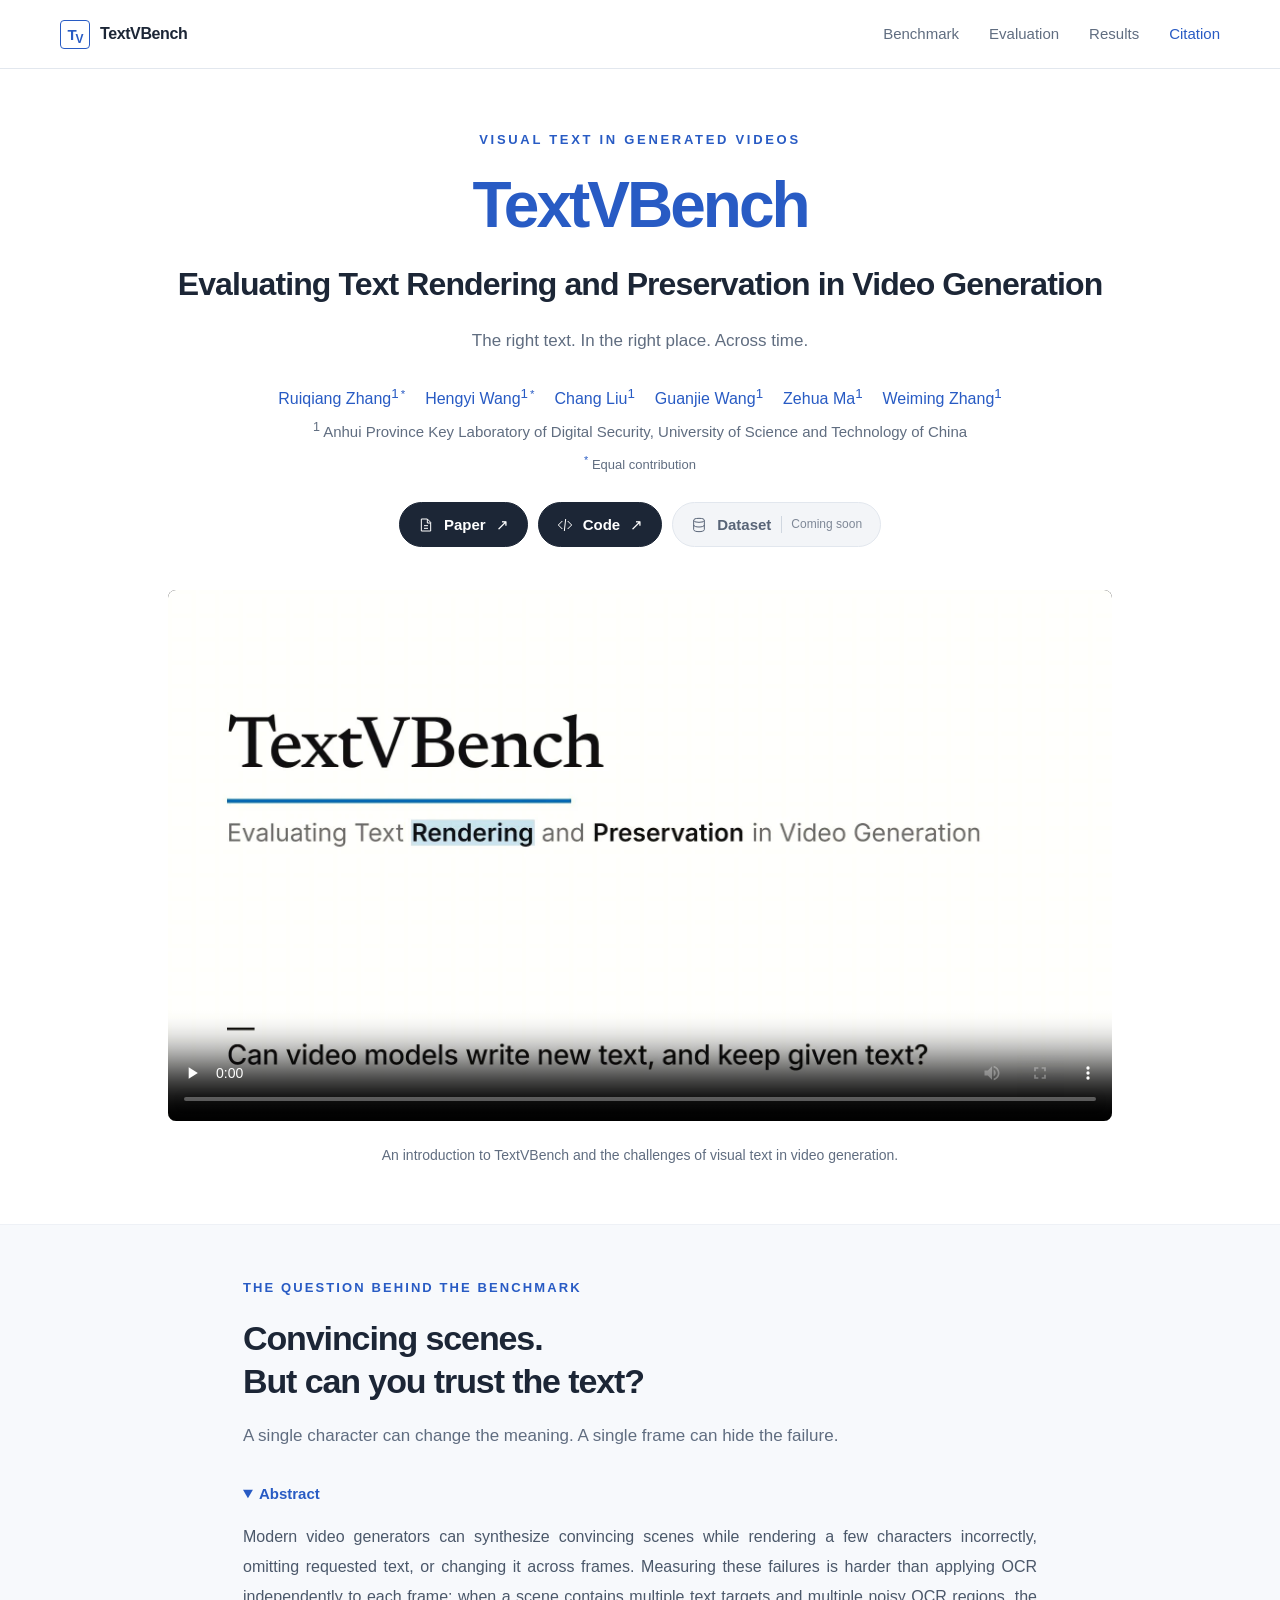
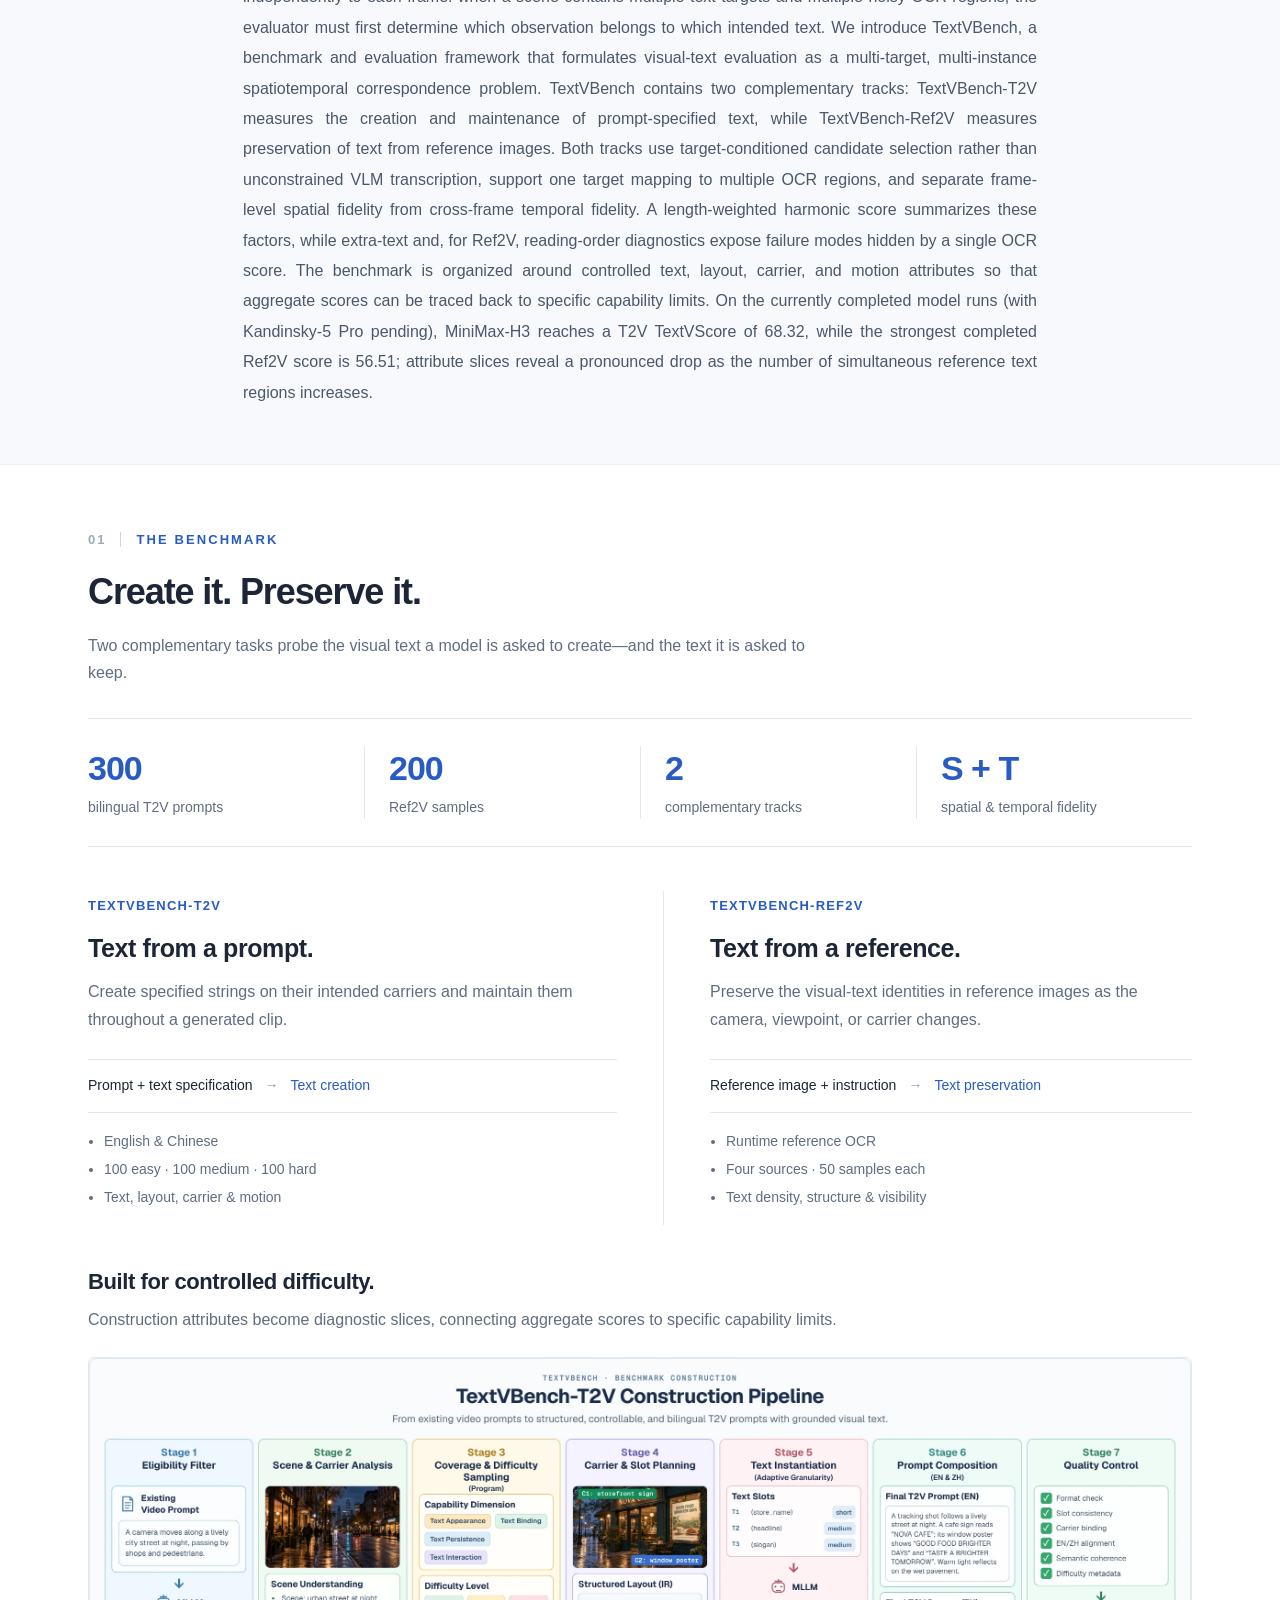
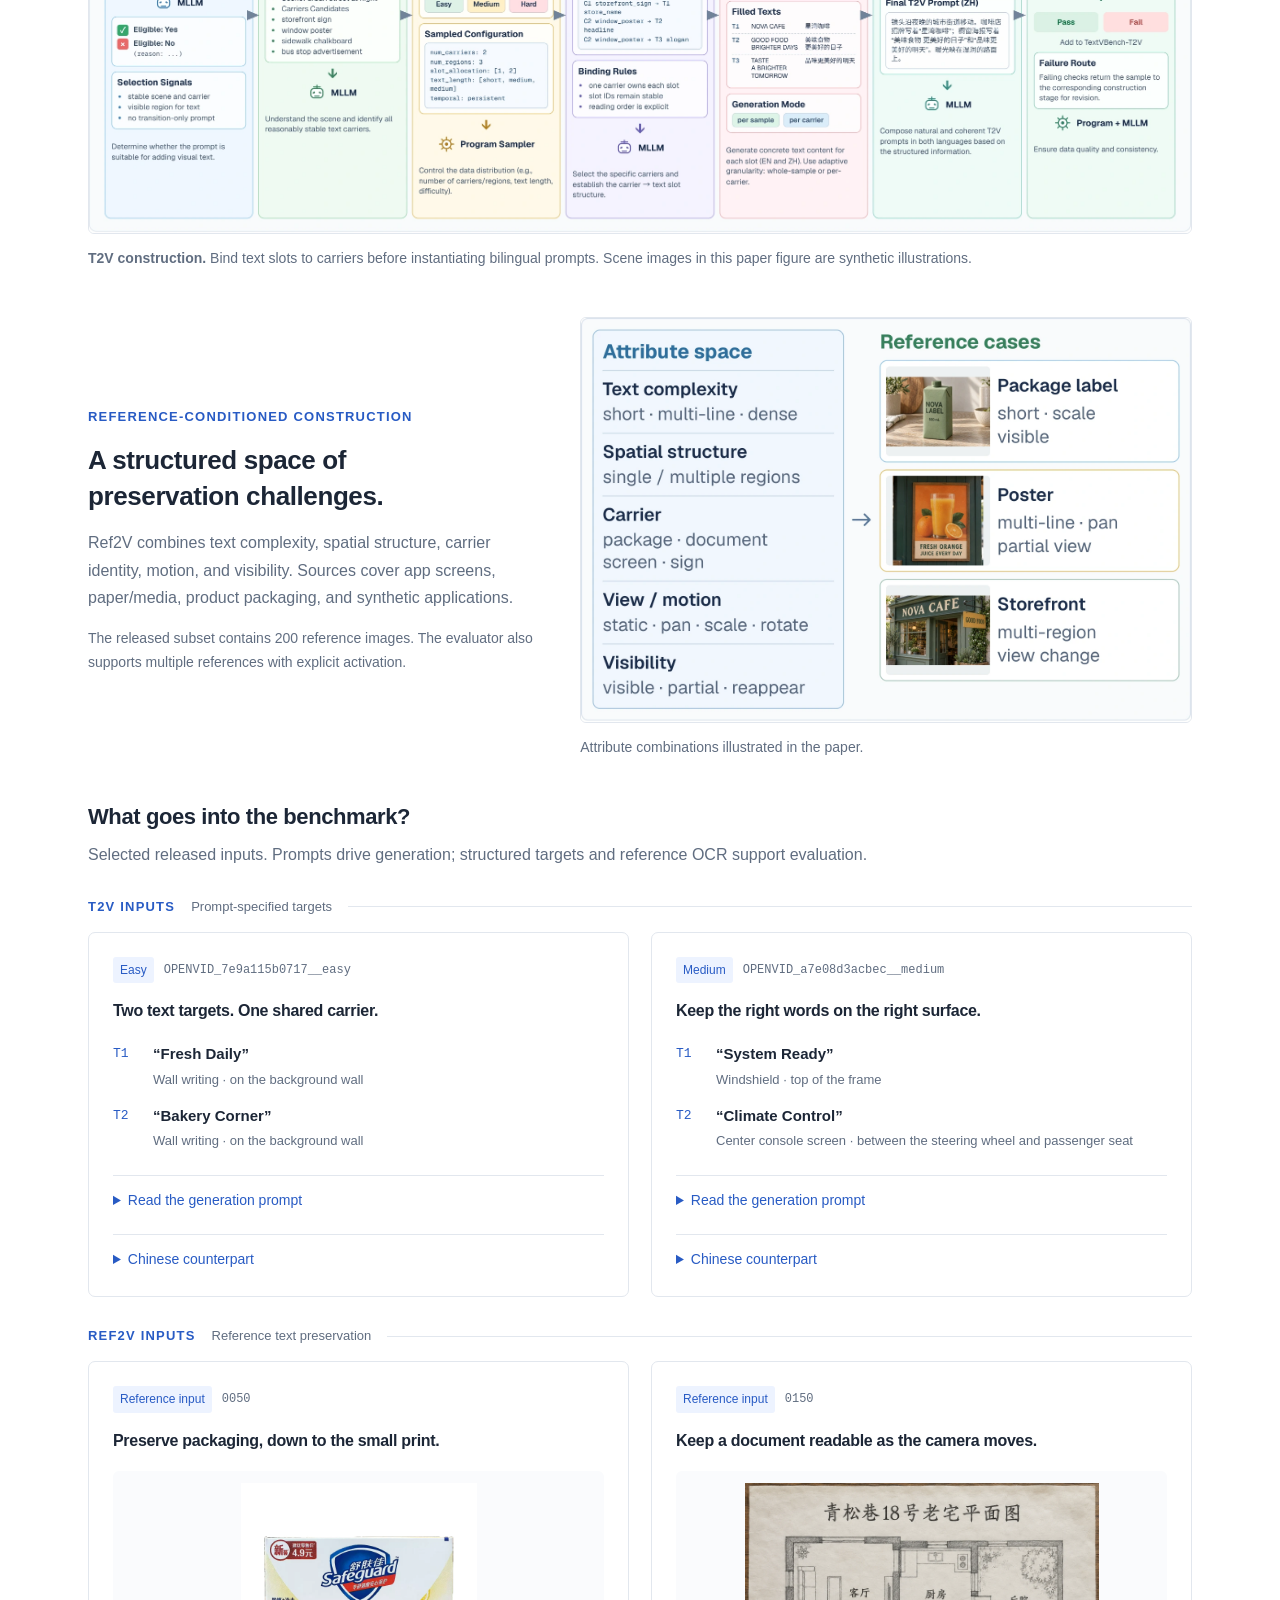
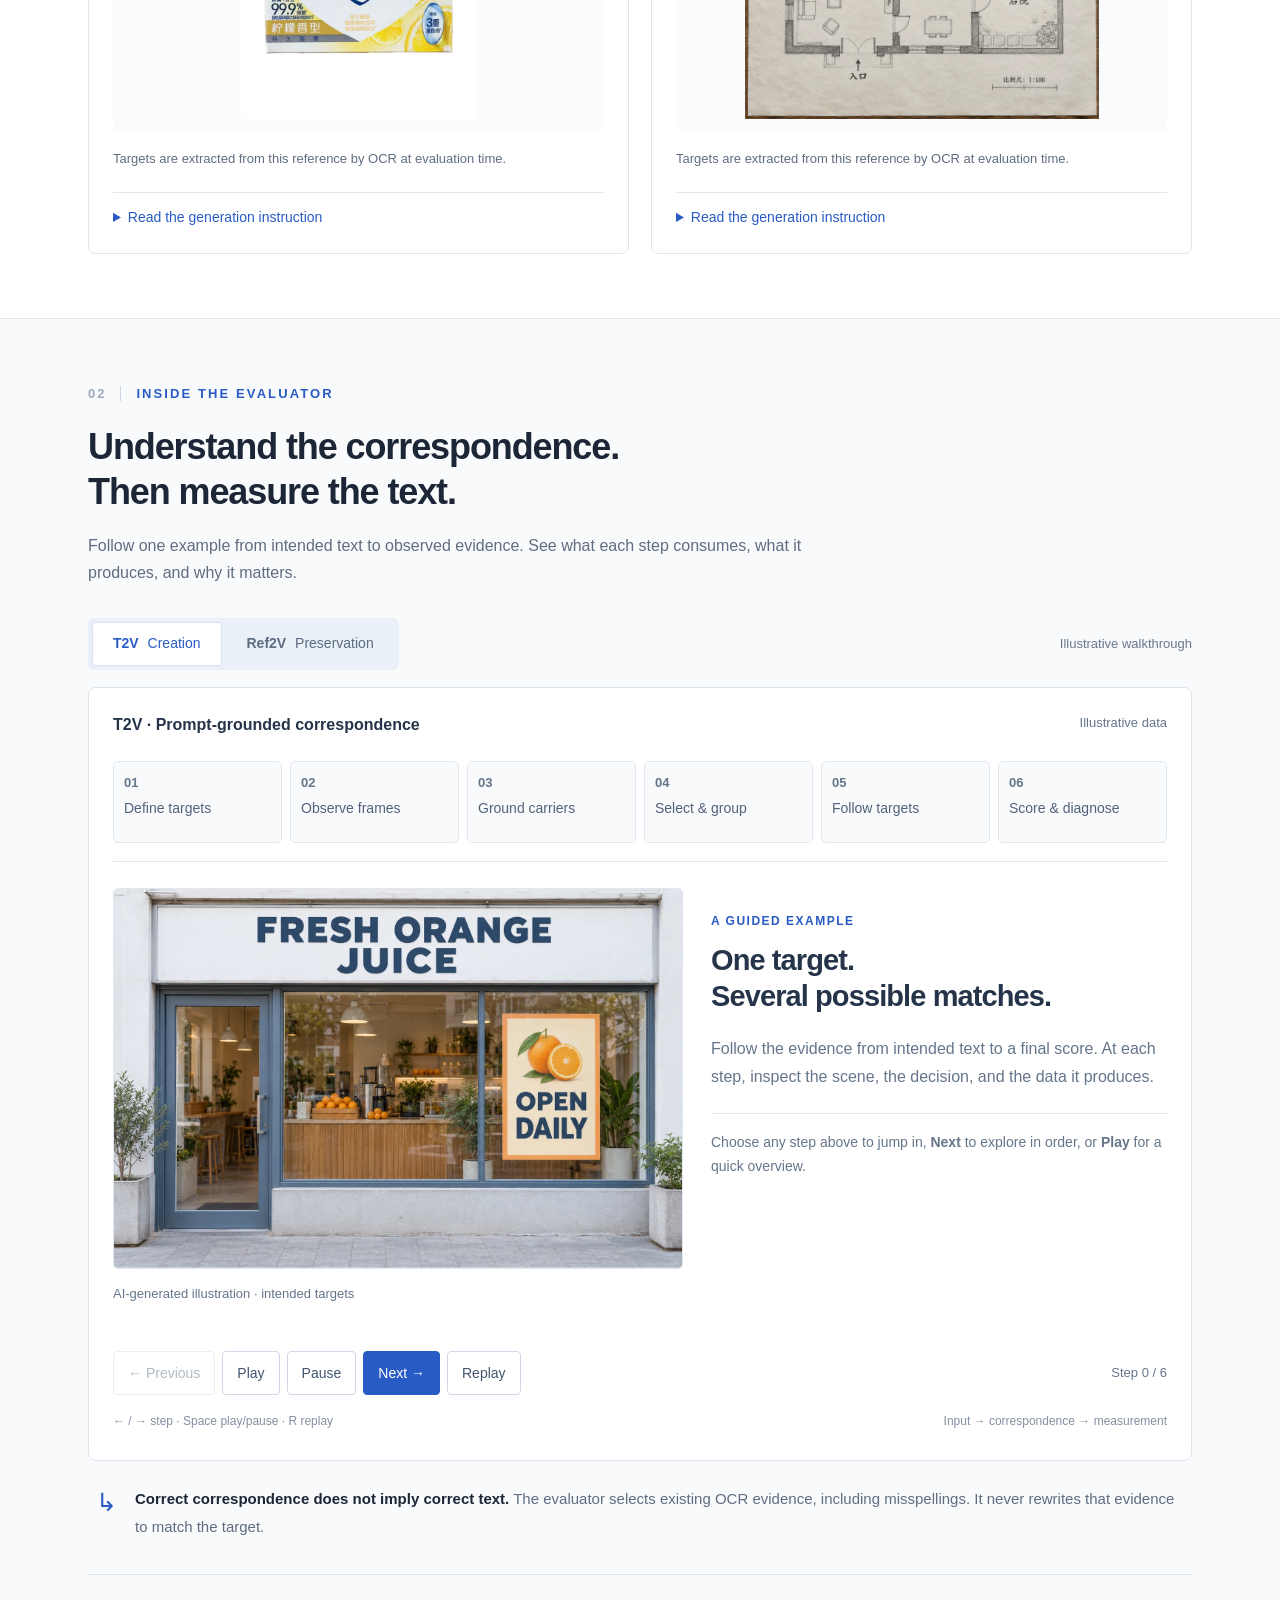
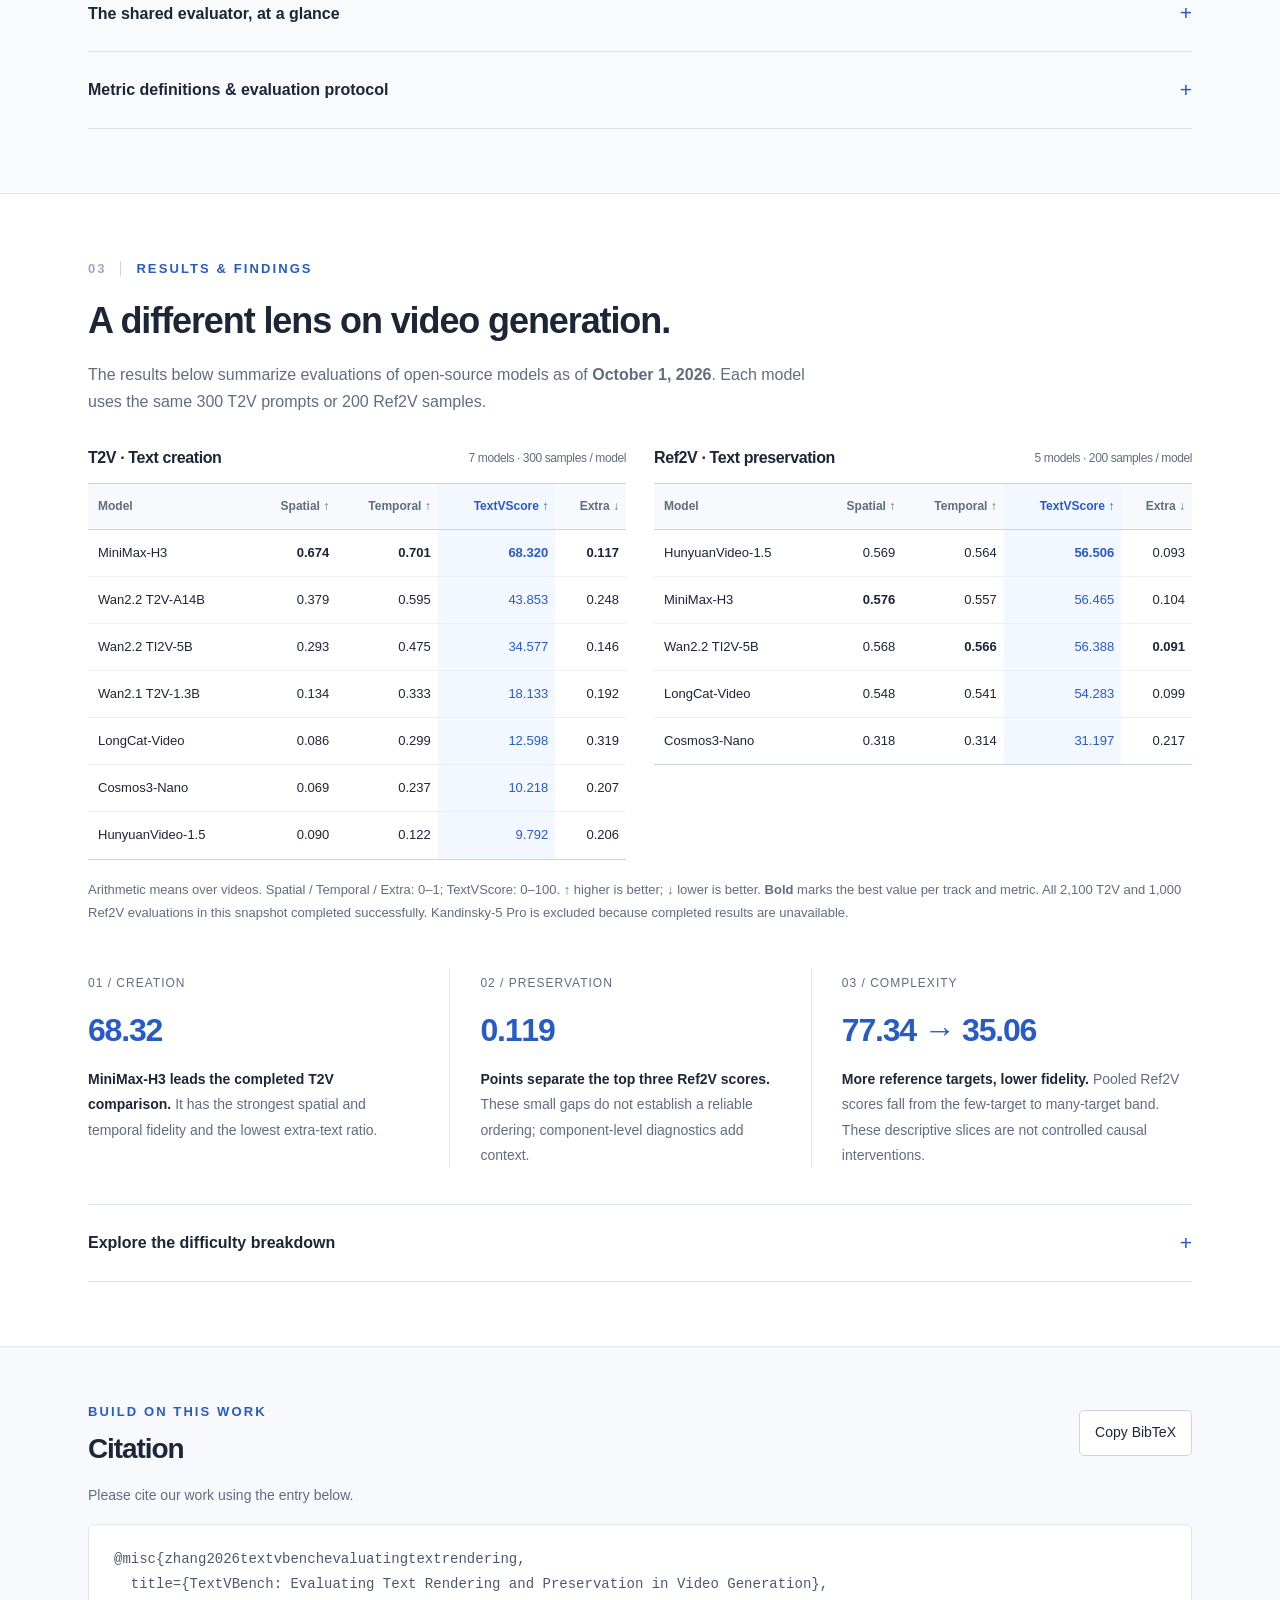
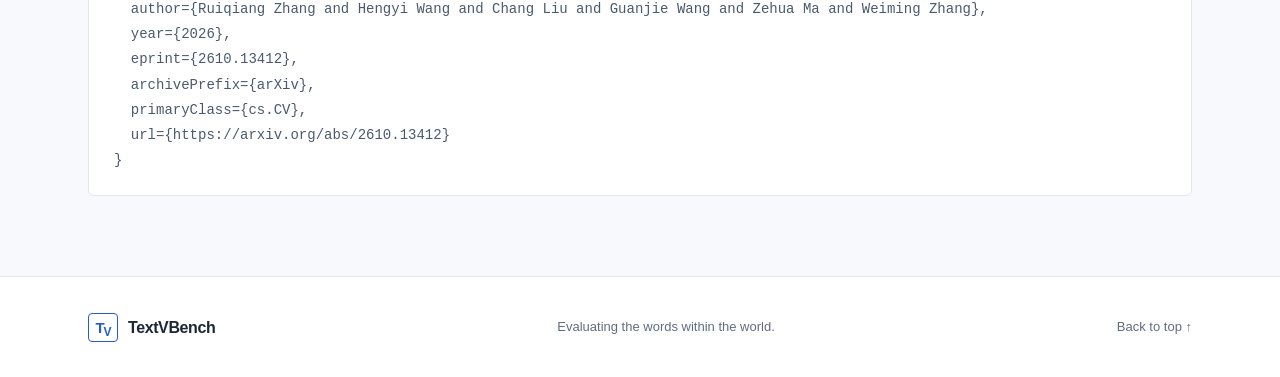
==== commit 6600db24: "Link project page to TextVBench code repository" ====
--- a/index.html
+++ b/index.html
@@ -28,7 +28,7 @@
       <h1 id="paper-title" aria-label="TextVBench: Evaluating Text Rendering and Preservation in Video Generation"><span class="project-name">TextVBench</span><span class="paper-subtitle">Evaluating Text Rendering and Preservation in Video Generation</span></h1>
       <p class="hero-description">The right text. In the right place. Across time.</p>
       <div class="author-block"><div class="author-names"><span>Ruiqiang Zhang<sup>1</sup><sup class="equal-mark" title="Equal contribution">*</sup></span><span>Hengyi Wang<sup>1</sup><sup class="equal-mark" title="Equal contribution">*</sup></span><span>Chang Liu<sup>1</sup></span><span>Guanjie Wang<sup>1</sup></span><span>Zehua Ma<sup>1</sup></span><span>Weiming Zhang<sup>1</sup></span></div><p class="affiliations"><sup>1</sup> Anhui Province Key Laboratory of Digital Security, University of Science and Technology of China</p><p class="author-note"><sup>*</sup> Equal contribution</p></div>
-      <div class="resource-links" aria-label="Project resources"><a class="resource-link" href="https://arxiv.org/abs/2610.13412"><svg viewBox="0 0 24 24" fill="none" stroke="currentColor" stroke-width="1.5" aria-hidden="true"><path d="M5 3h9l5 5v13H5zM14 3v6h5M9 13h6M9 17h6"/></svg>Paper<span aria-hidden="true">↗</span></a><span class="resource-link" role="link" aria-disabled="true" aria-label="Code: coming soon"><svg viewBox="0 0 24 24" fill="none" stroke="currentColor" stroke-width="1.5" aria-hidden="true"><path d="m8 6-6 6 6 6m8-12 6 6-6 6m-3-15-2 18"/></svg>Code<small>Coming soon</small></span><span class="resource-link" role="link" aria-disabled="true" aria-label="Dataset: coming soon"><svg viewBox="0 0 24 24" fill="none" stroke="currentColor" stroke-width="1.5" aria-hidden="true"><ellipse cx="12" cy="5" rx="8" ry="3"/><path d="M4 5v14c0 4 16 4 16 0V5M4 12c0 4 16 4 16 0"/></svg>Dataset<small>Coming soon</small></span></div>
+      <div class="resource-links" aria-label="Project resources"><a class="resource-link" href="https://arxiv.org/abs/2610.13412"><svg viewBox="0 0 24 24" fill="none" stroke="currentColor" stroke-width="1.5" aria-hidden="true"><path d="M5 3h9l5 5v13H5zM14 3v6h5M9 13h6M9 17h6"/></svg>Paper<span aria-hidden="true">↗</span></a><a class="resource-link" href="https://github.com/zhang-zrq/TextVBench"><svg viewBox="0 0 24 24" fill="none" stroke="currentColor" stroke-width="1.5" aria-hidden="true"><path d="m8 6-6 6 6 6m8-12 6 6-6 6m-3-15-2 18"/></svg>Code<span aria-hidden="true">↗</span></a><span class="resource-link" role="link" aria-disabled="true" aria-label="Dataset: coming soon"><svg viewBox="0 0 24 24" fill="none" stroke="currentColor" stroke-width="1.5" aria-hidden="true"><ellipse cx="12" cy="5" rx="8" ry="3"/><path d="M4 5v14c0 4 16 4 16 0V5M4 12c0 4 16 4 16 0"/></svg>Dataset<small>Coming soon</small></span></div>
     </section>
 
     <section class="video-section container" aria-labelledby="video-title">
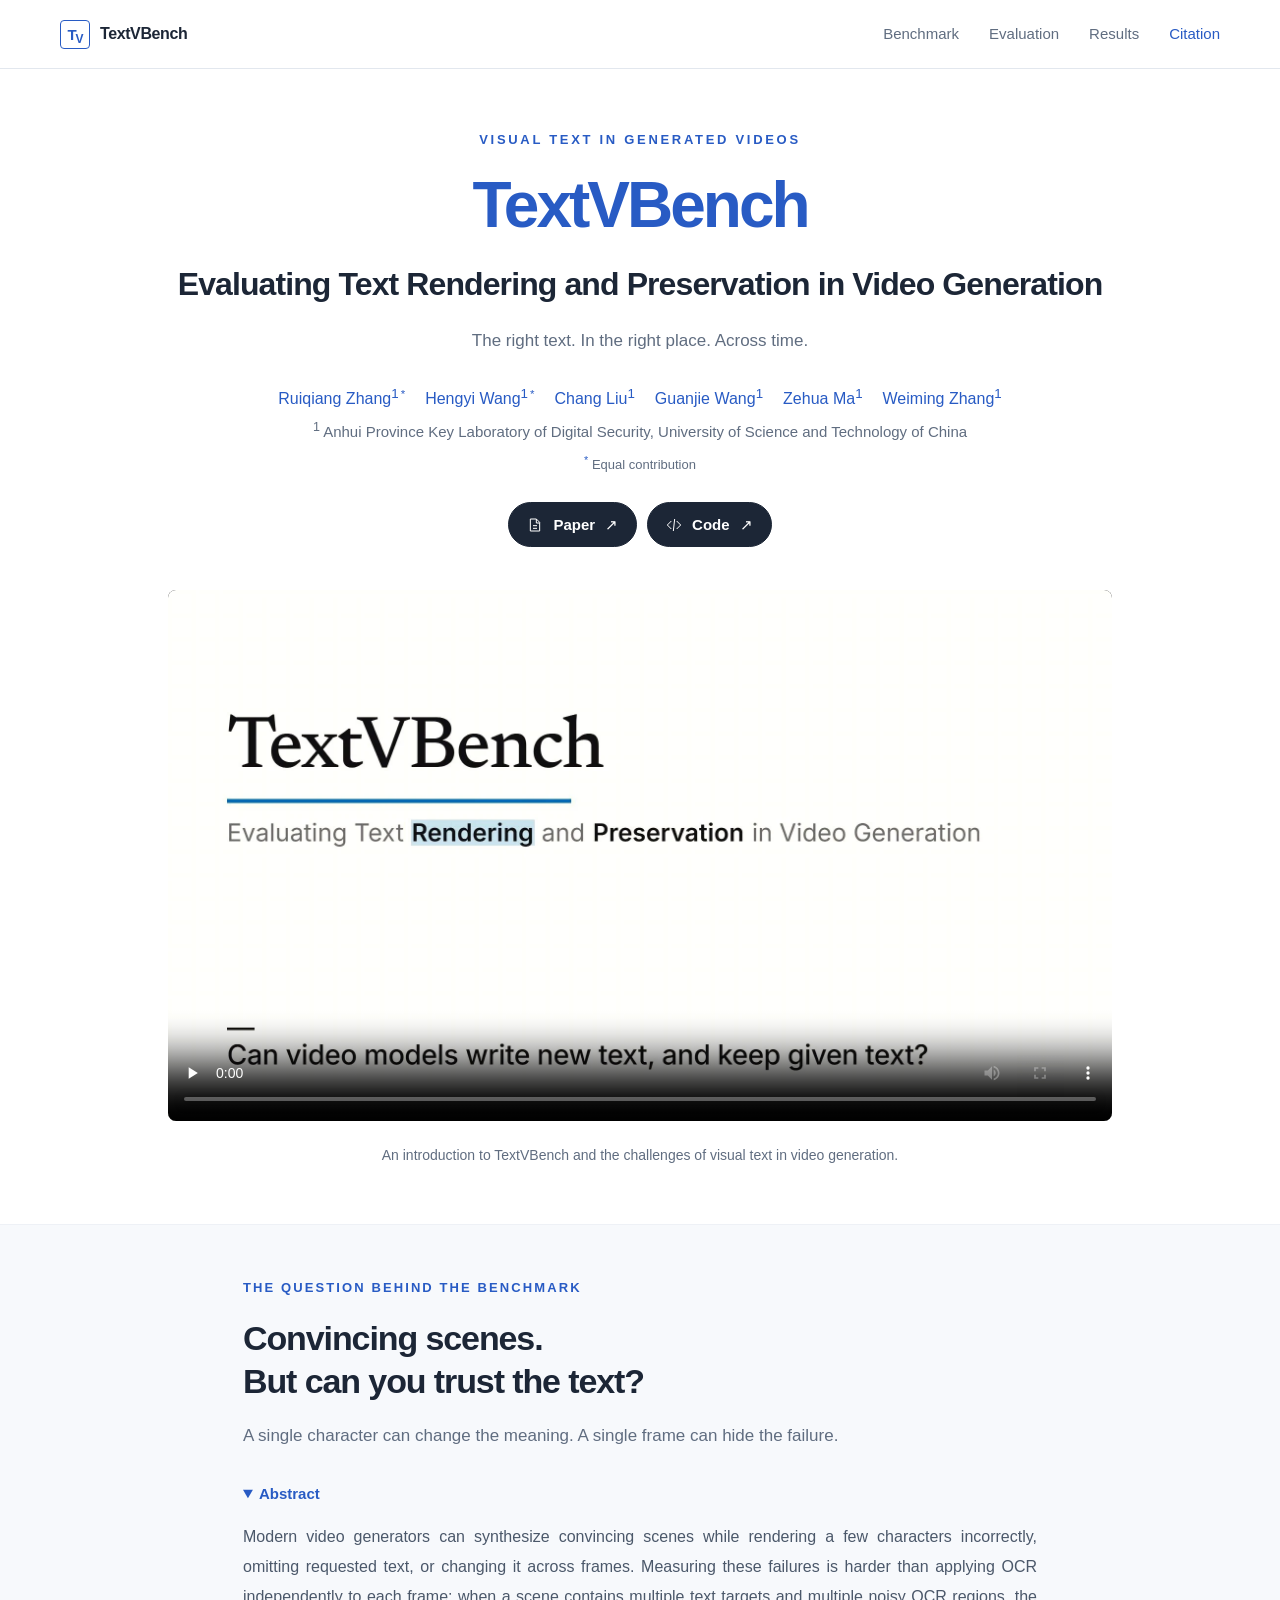
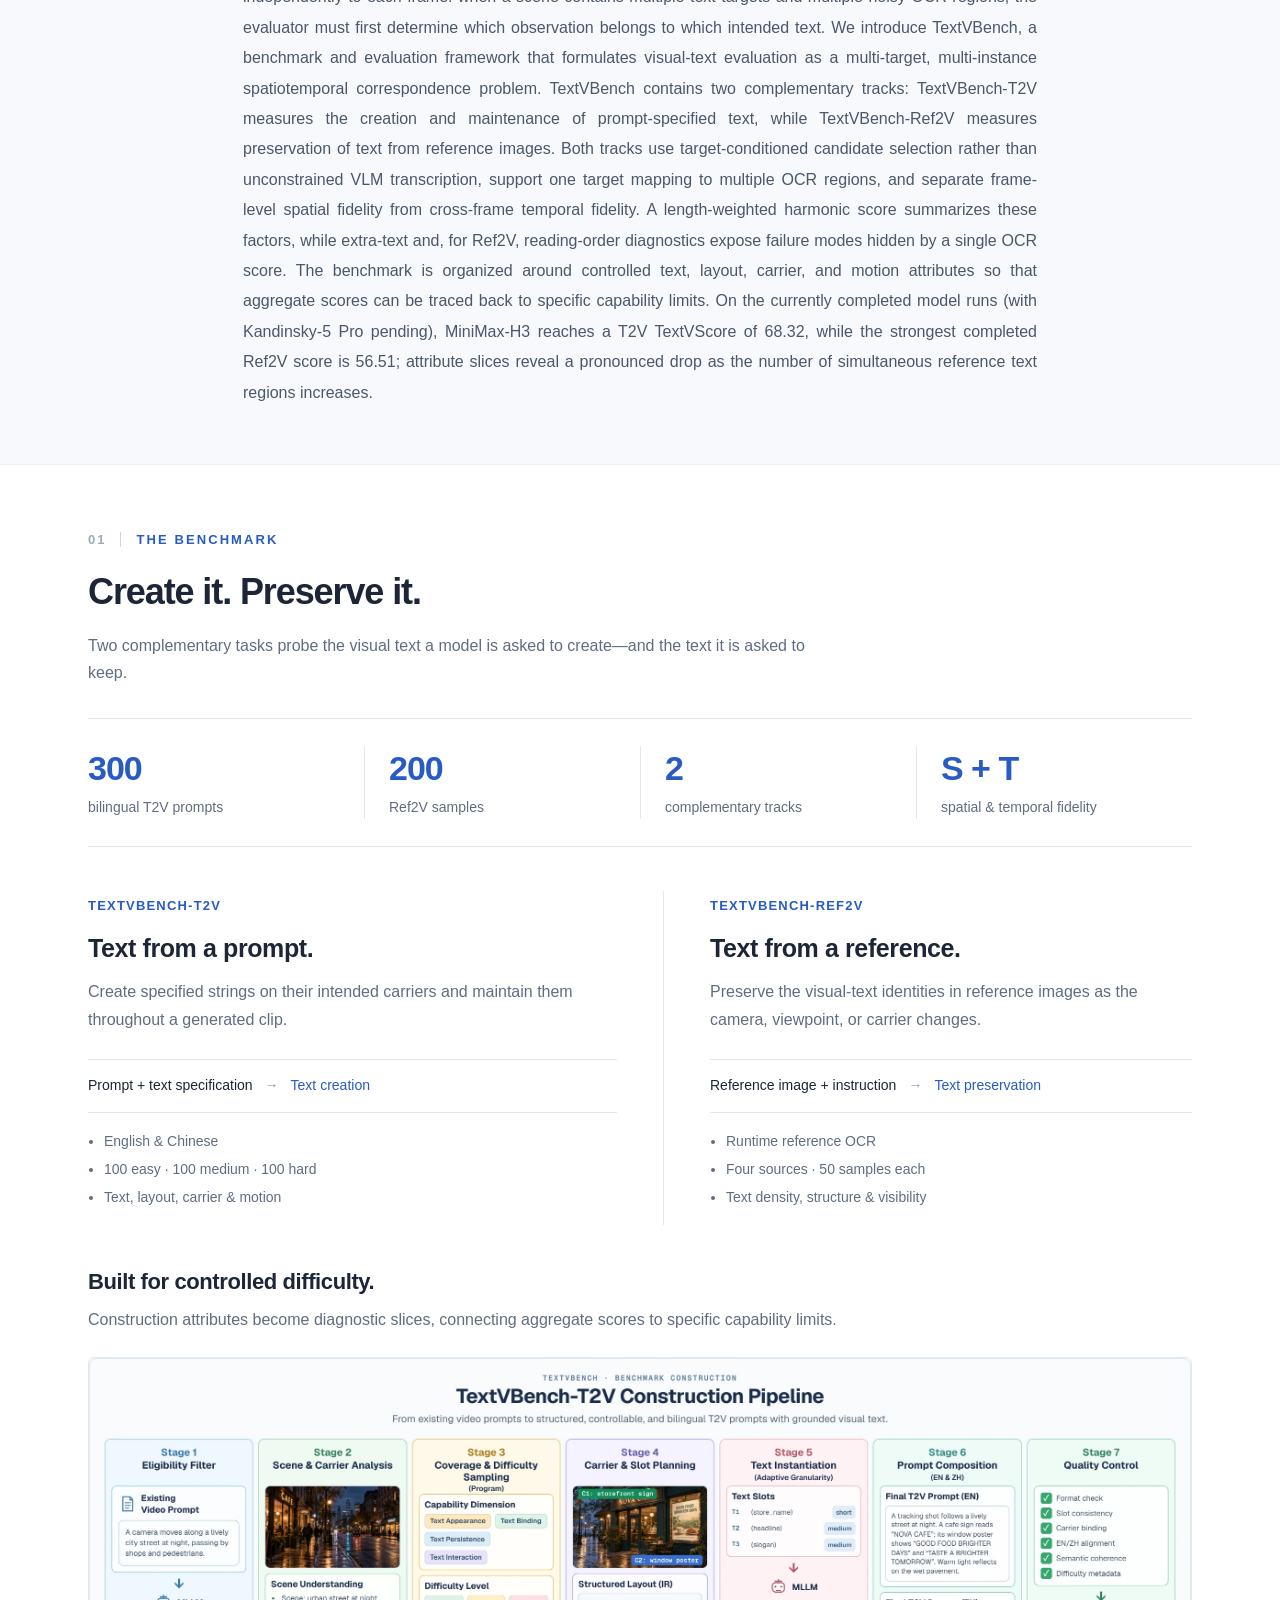
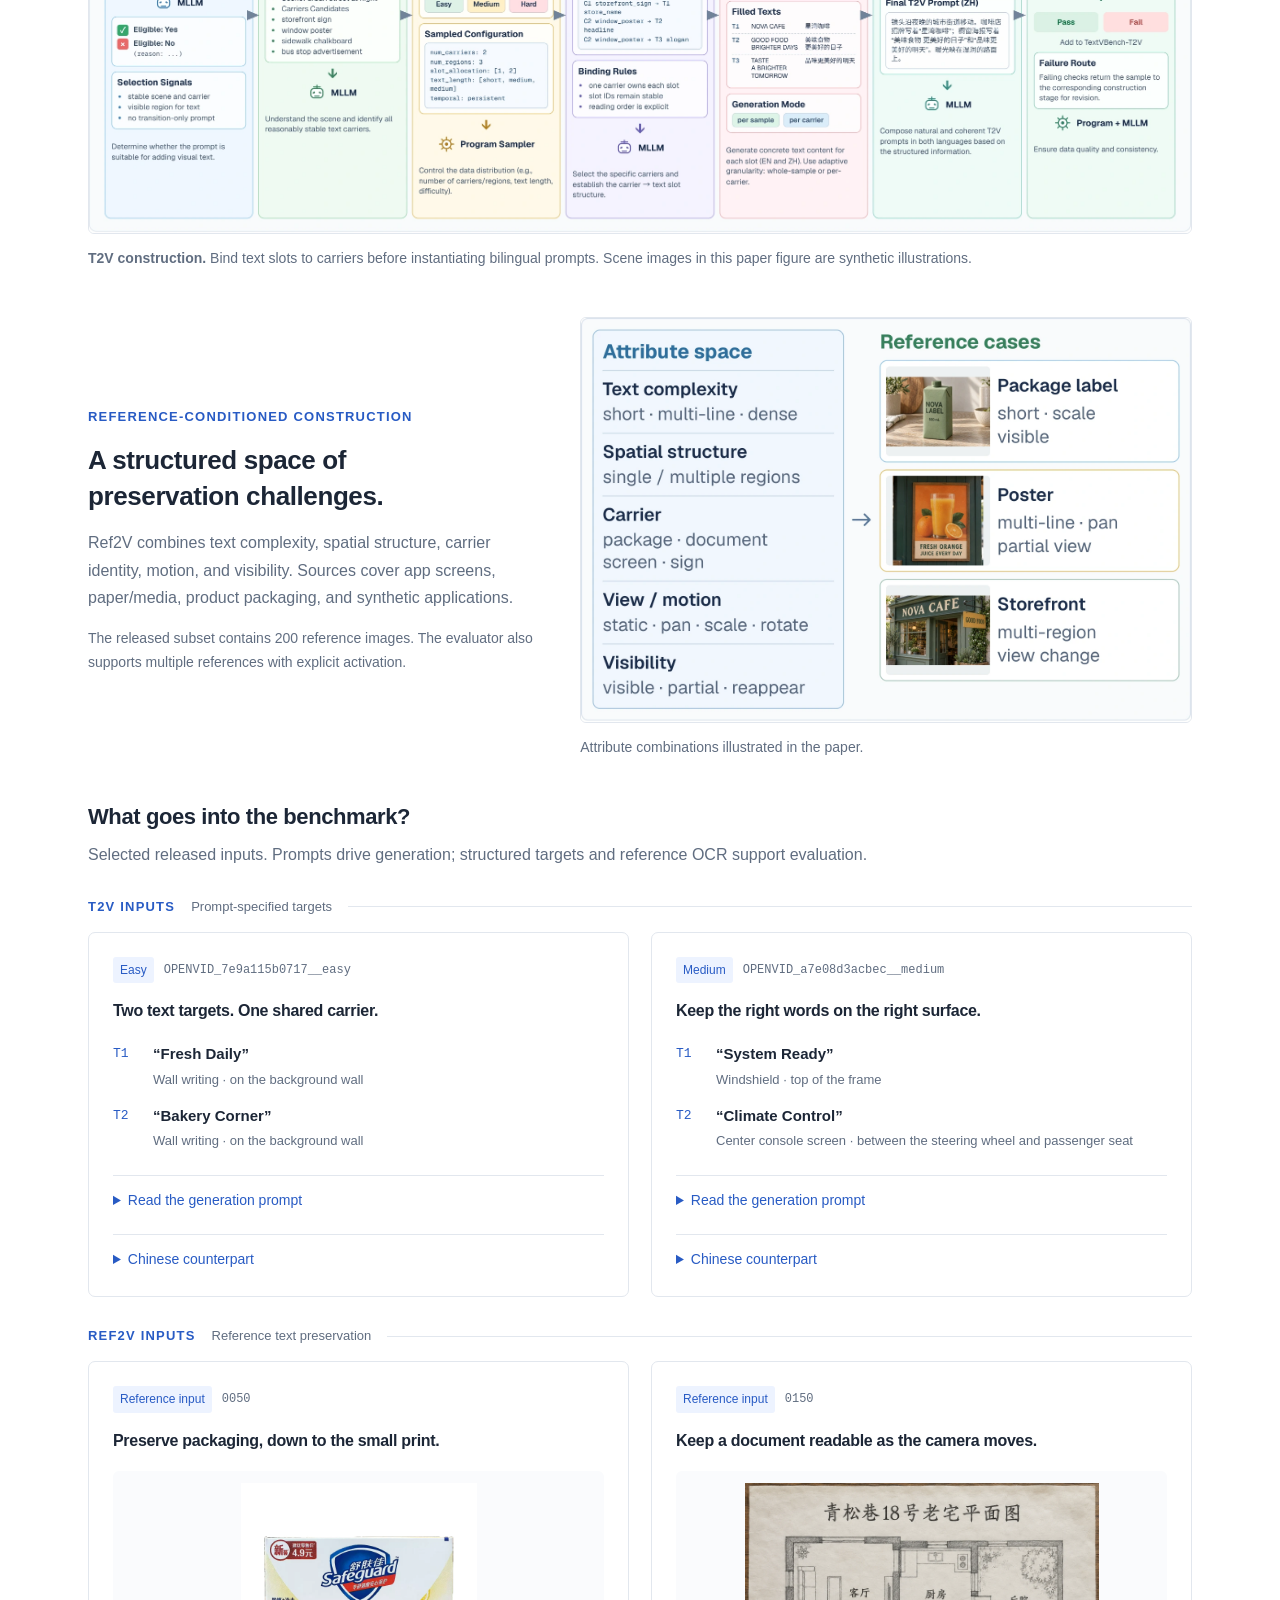
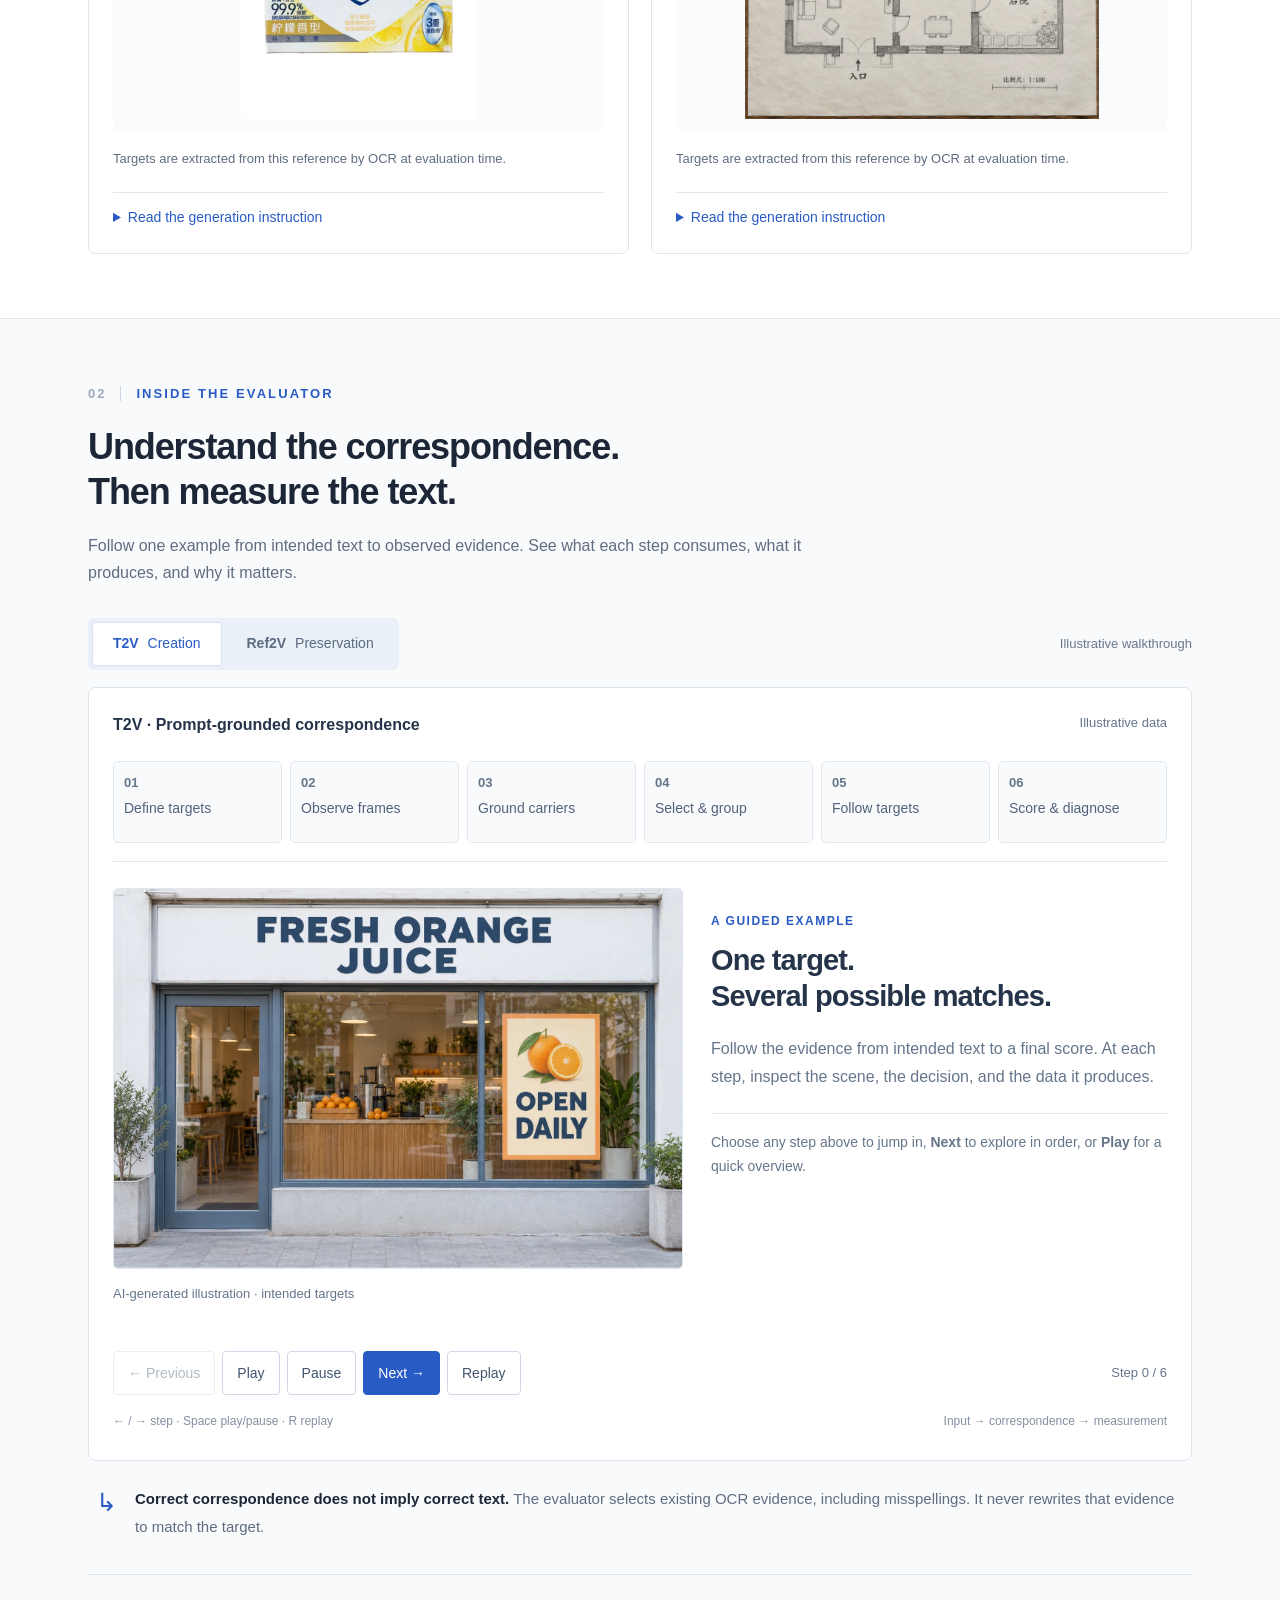
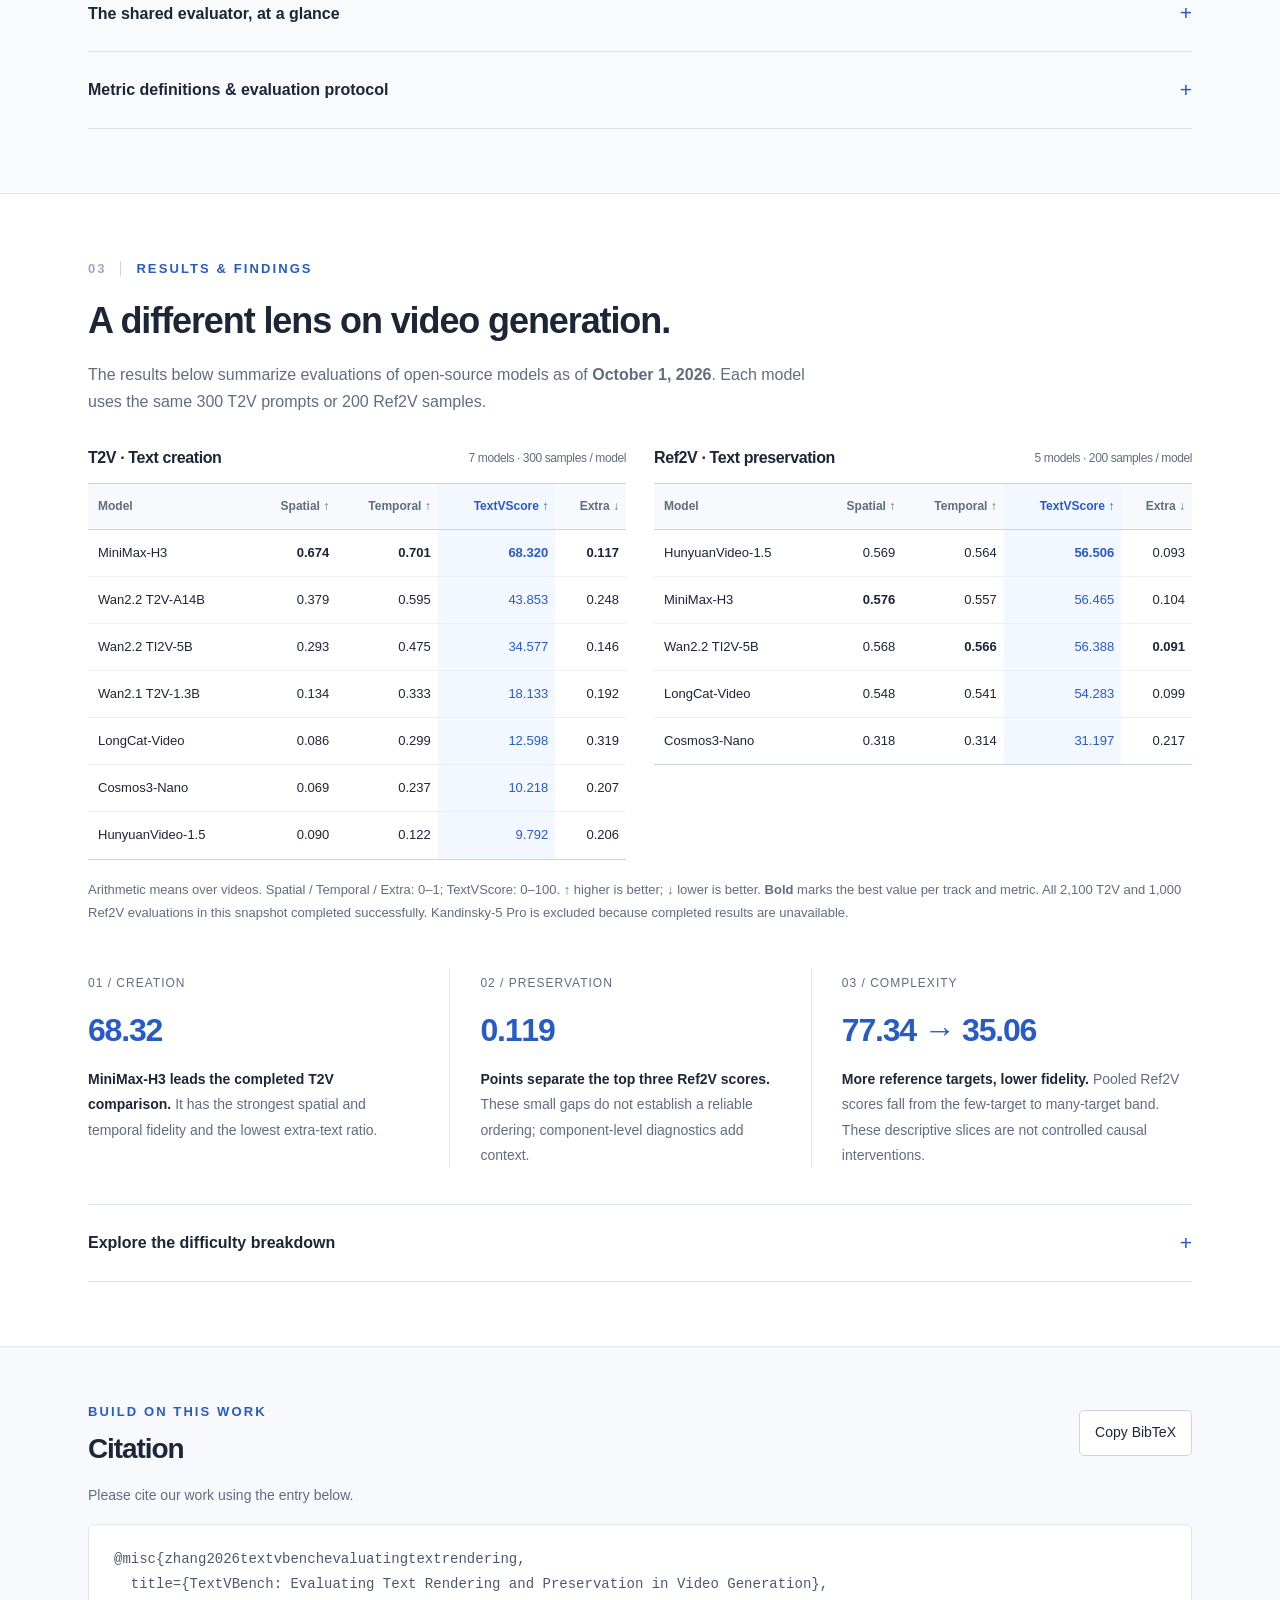
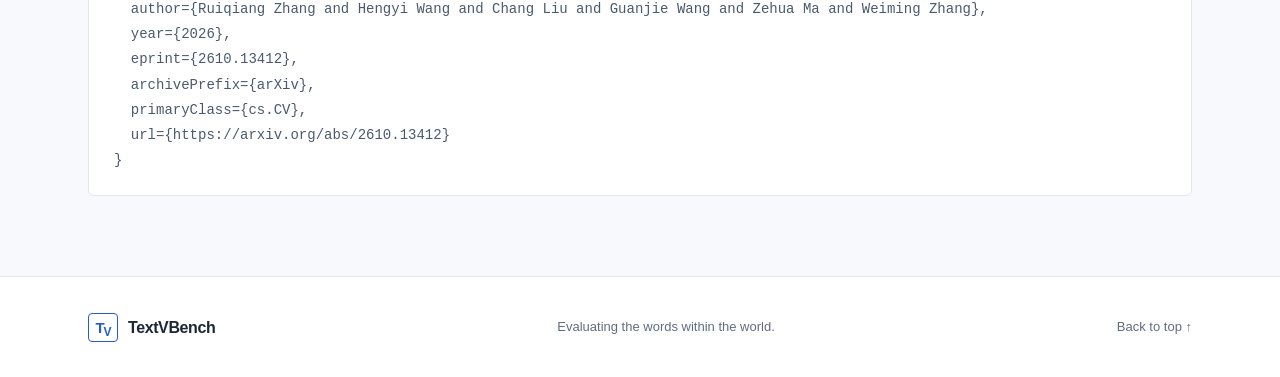
==== commit e8cbf2de: "Remove dataset placeholder from benchmark project page" ====
--- a/index.html
+++ b/index.html
@@ -28,7 +28,7 @@
       <h1 id="paper-title" aria-label="TextVBench: Evaluating Text Rendering and Preservation in Video Generation"><span class="project-name">TextVBench</span><span class="paper-subtitle">Evaluating Text Rendering and Preservation in Video Generation</span></h1>
       <p class="hero-description">The right text. In the right place. Across time.</p>
       <div class="author-block"><div class="author-names"><span>Ruiqiang Zhang<sup>1</sup><sup class="equal-mark" title="Equal contribution">*</sup></span><span>Hengyi Wang<sup>1</sup><sup class="equal-mark" title="Equal contribution">*</sup></span><span>Chang Liu<sup>1</sup></span><span>Guanjie Wang<sup>1</sup></span><span>Zehua Ma<sup>1</sup></span><span>Weiming Zhang<sup>1</sup></span></div><p class="affiliations"><sup>1</sup> Anhui Province Key Laboratory of Digital Security, University of Science and Technology of China</p><p class="author-note"><sup>*</sup> Equal contribution</p></div>
-      <div class="resource-links" aria-label="Project resources"><a class="resource-link" href="https://arxiv.org/abs/2610.13412"><svg viewBox="0 0 24 24" fill="none" stroke="currentColor" stroke-width="1.5" aria-hidden="true"><path d="M5 3h9l5 5v13H5zM14 3v6h5M9 13h6M9 17h6"/></svg>Paper<span aria-hidden="true">↗</span></a><a class="resource-link" href="https://github.com/zhang-zrq/TextVBench"><svg viewBox="0 0 24 24" fill="none" stroke="currentColor" stroke-width="1.5" aria-hidden="true"><path d="m8 6-6 6 6 6m8-12 6 6-6 6m-3-15-2 18"/></svg>Code<span aria-hidden="true">↗</span></a><span class="resource-link" role="link" aria-disabled="true" aria-label="Dataset: coming soon"><svg viewBox="0 0 24 24" fill="none" stroke="currentColor" stroke-width="1.5" aria-hidden="true"><ellipse cx="12" cy="5" rx="8" ry="3"/><path d="M4 5v14c0 4 16 4 16 0V5M4 12c0 4 16 4 16 0"/></svg>Dataset<small>Coming soon</small></span></div>
+      <div class="resource-links" aria-label="Project resources"><a class="resource-link" href="https://arxiv.org/abs/2610.13412"><svg viewBox="0 0 24 24" fill="none" stroke="currentColor" stroke-width="1.5" aria-hidden="true"><path d="M5 3h9l5 5v13H5zM14 3v6h5M9 13h6M9 17h6"/></svg>Paper<span aria-hidden="true">↗</span></a><a class="resource-link" href="https://github.com/zhang-zrq/TextVBench"><svg viewBox="0 0 24 24" fill="none" stroke="currentColor" stroke-width="1.5" aria-hidden="true"><path d="m8 6-6 6 6 6m8-12 6 6-6 6m-3-15-2 18"/></svg>Code<span aria-hidden="true">↗</span></a></div>
     </section>
 
     <section class="video-section container" aria-labelledby="video-title">
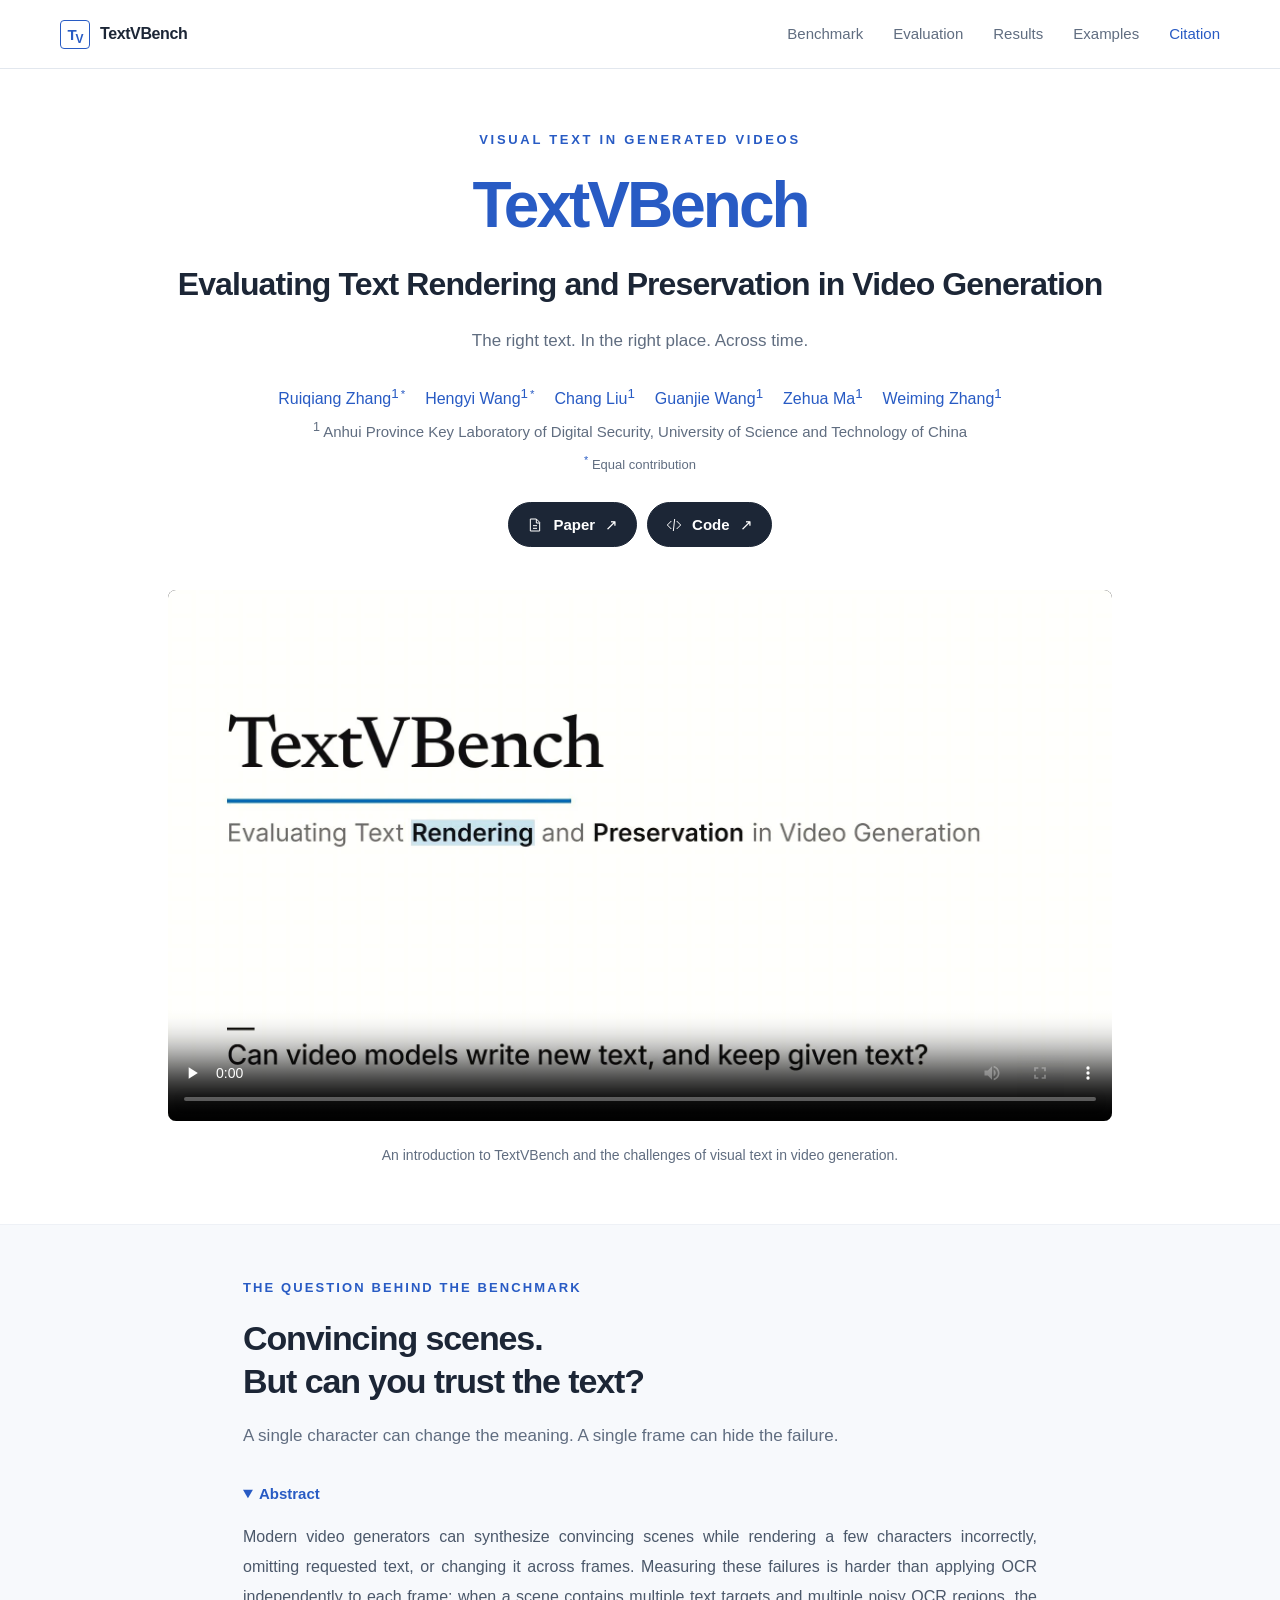
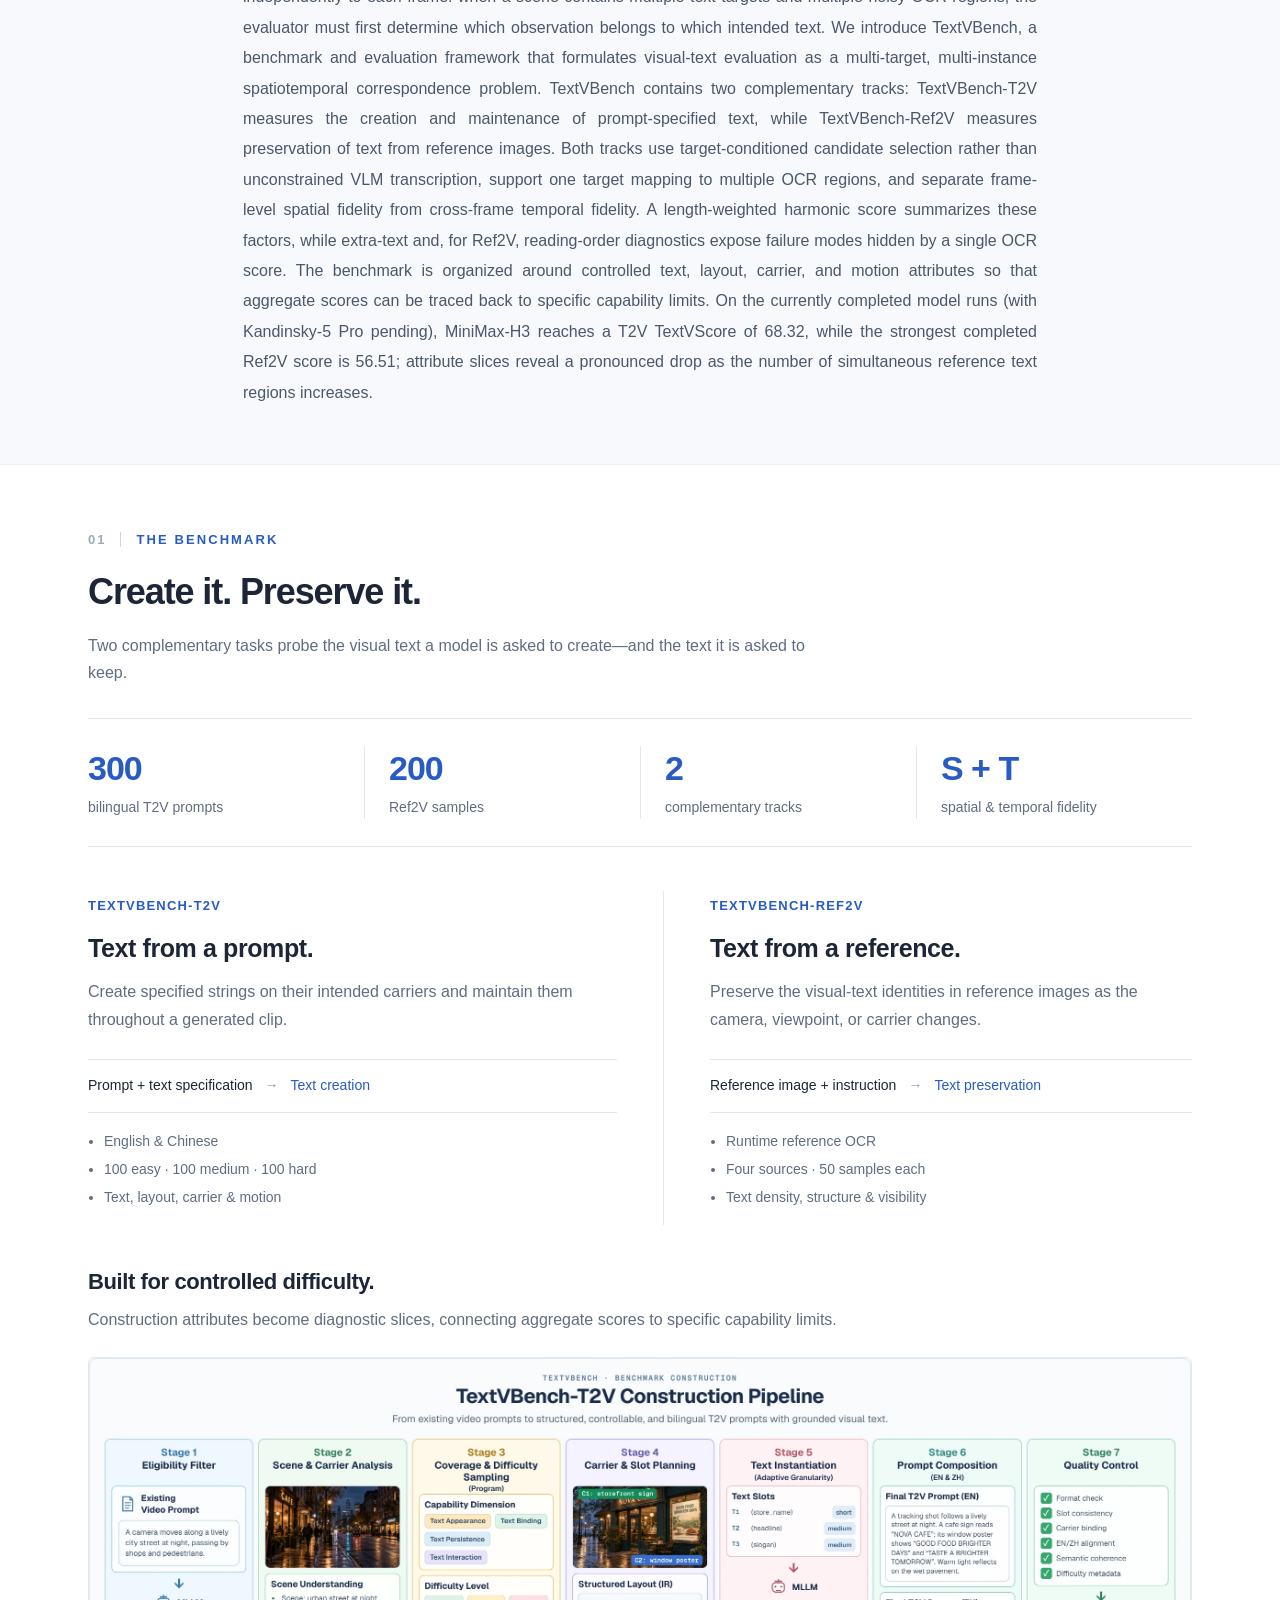
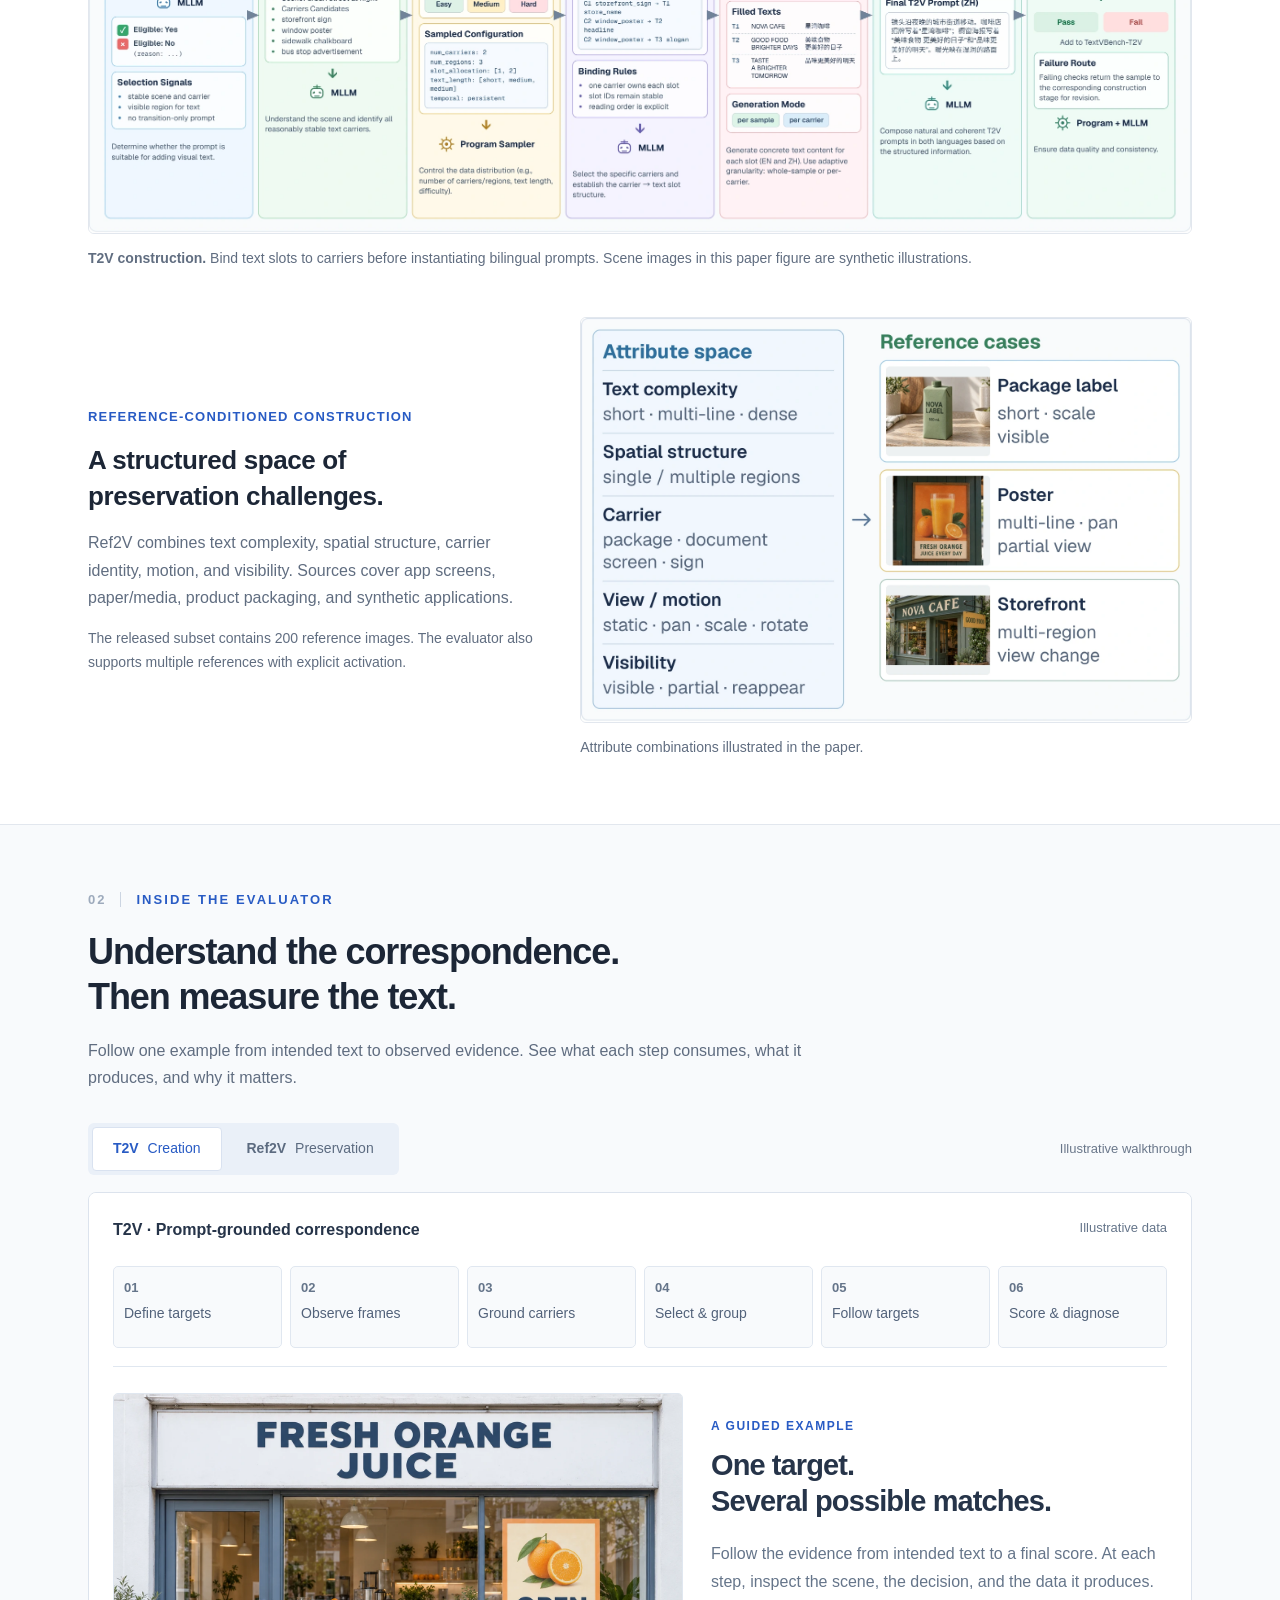
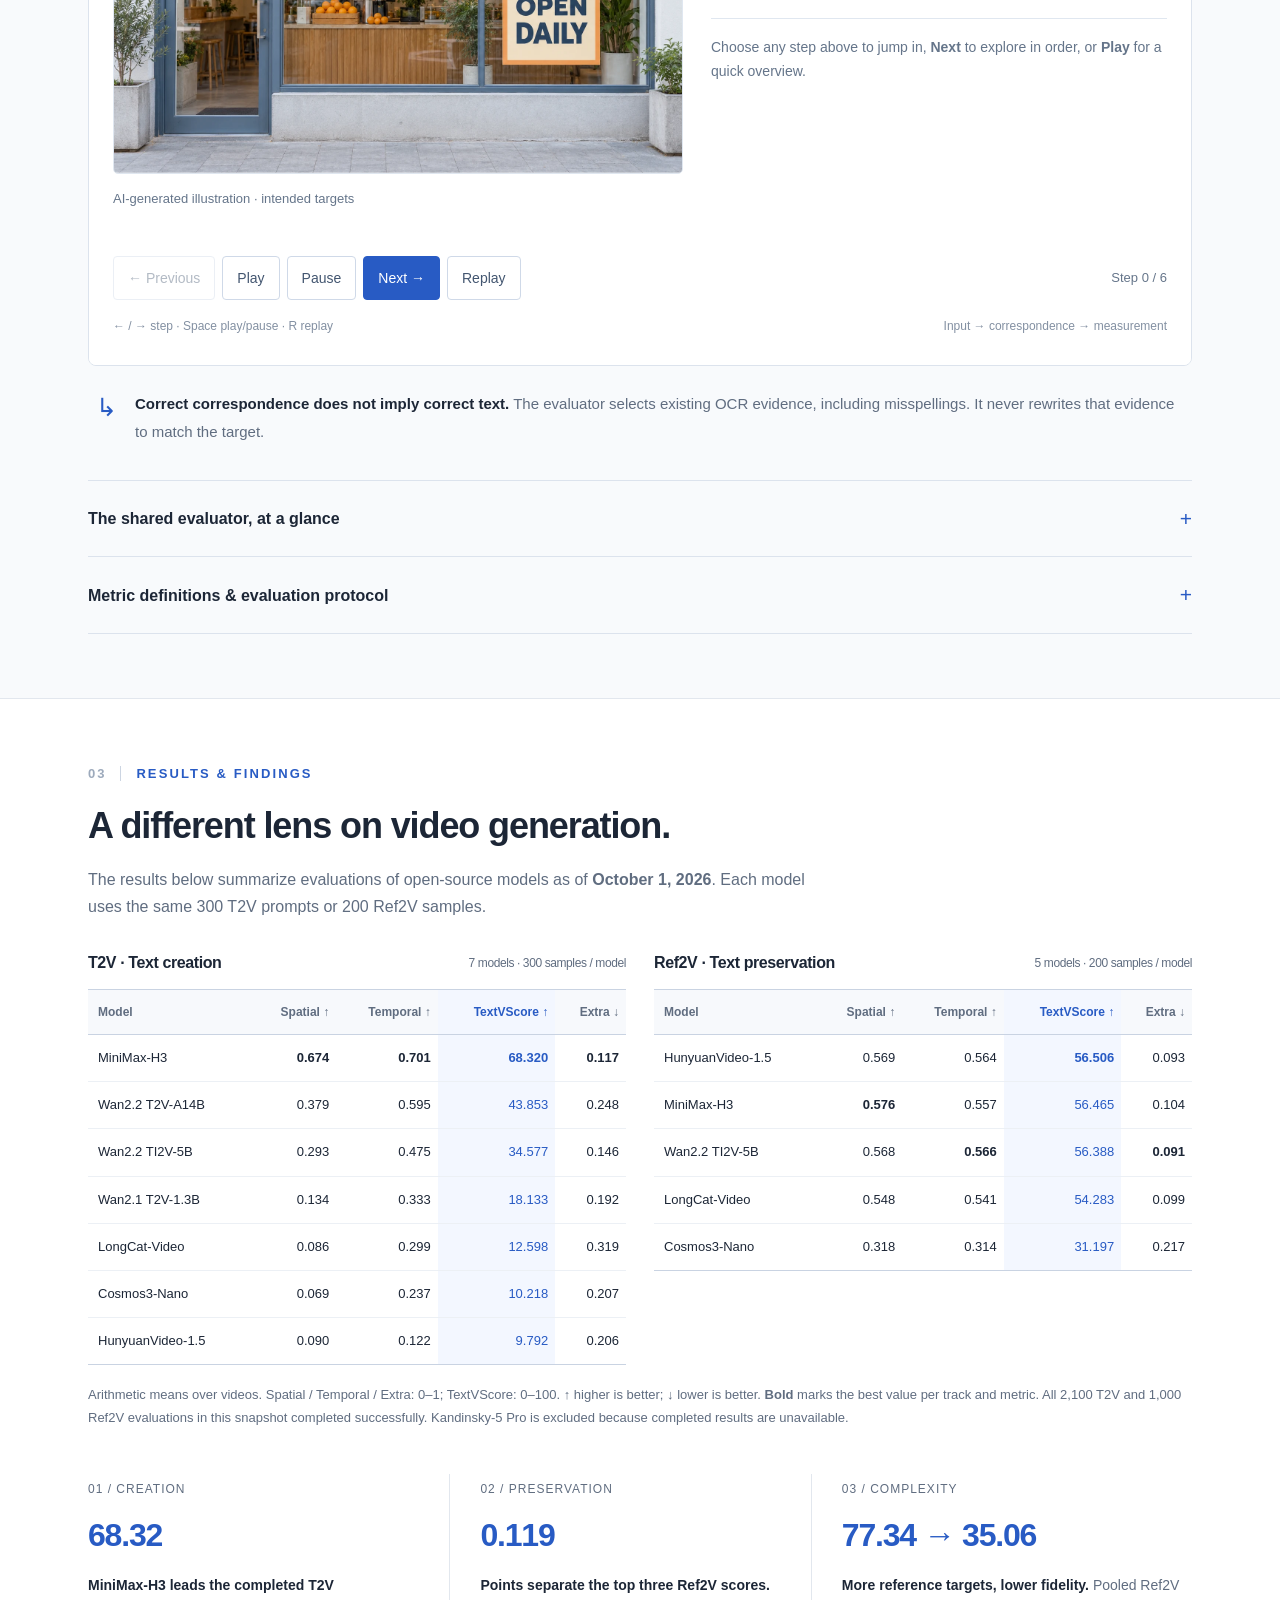
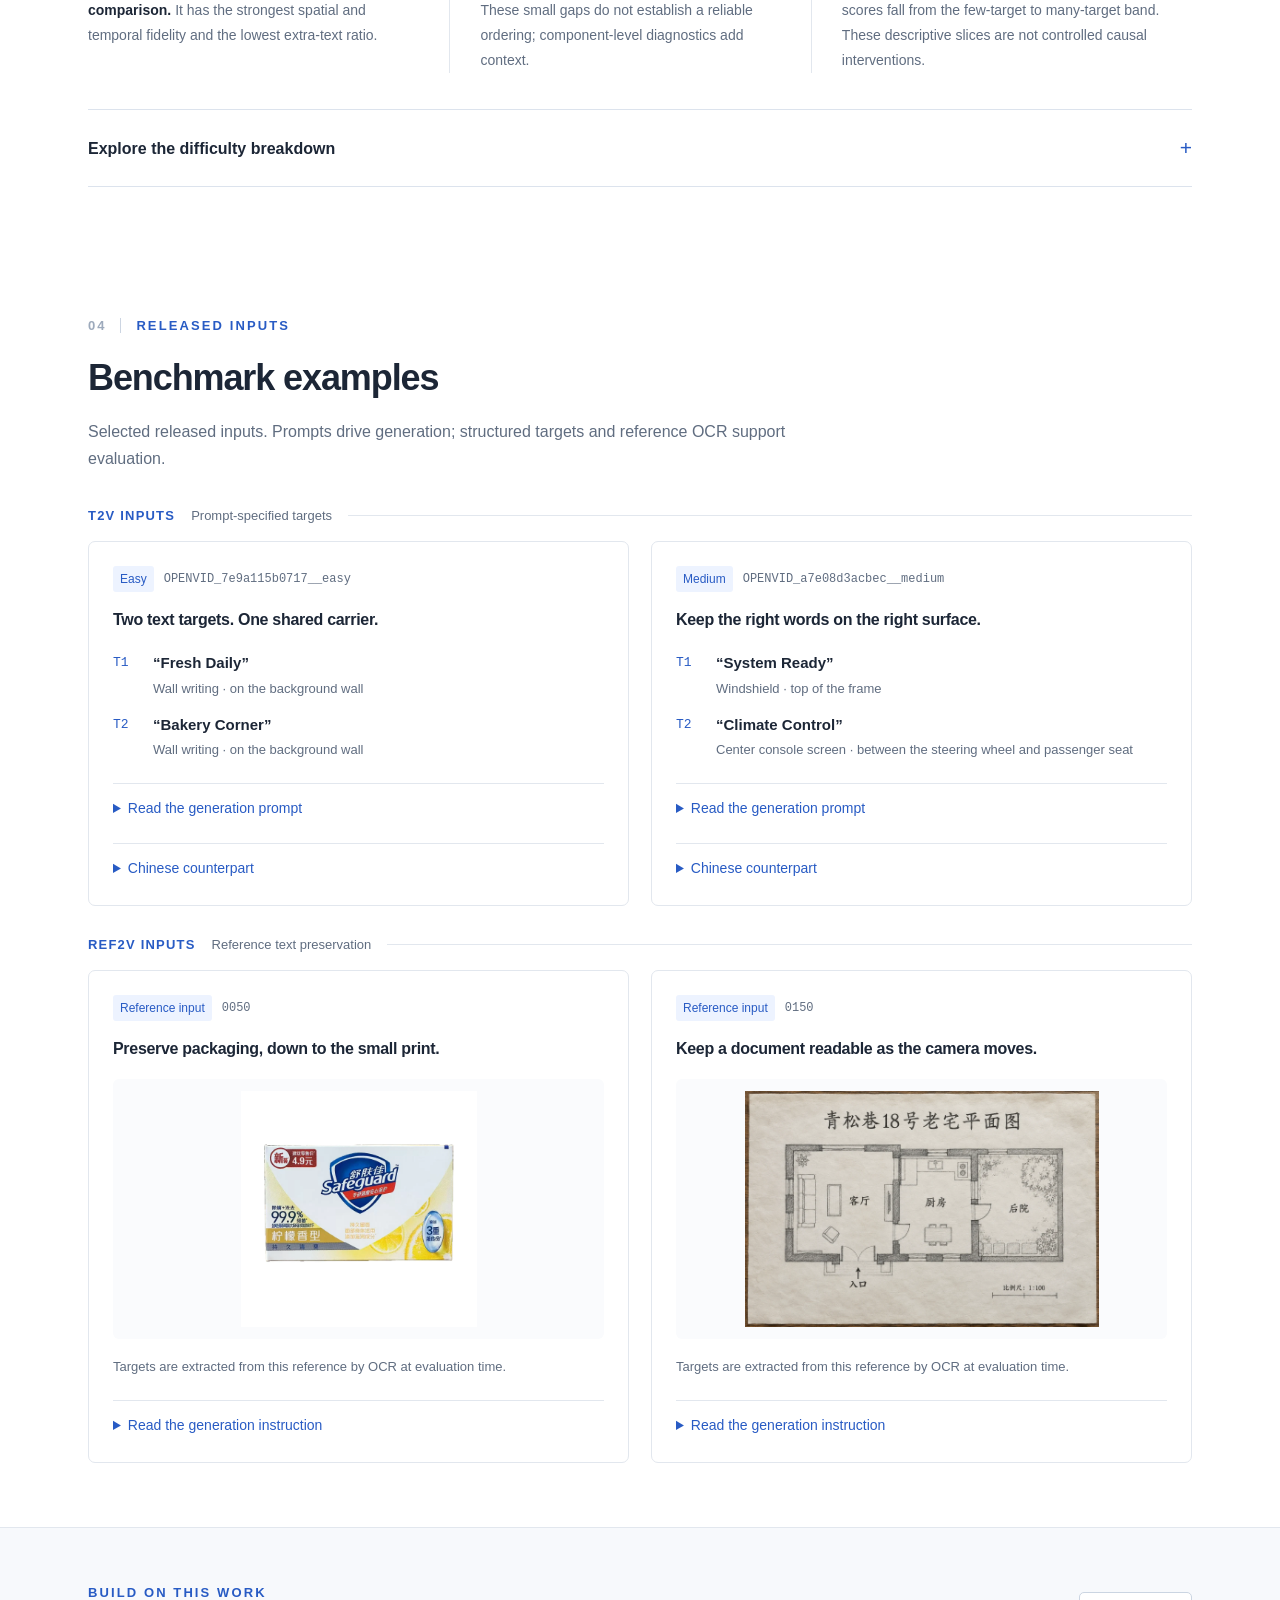
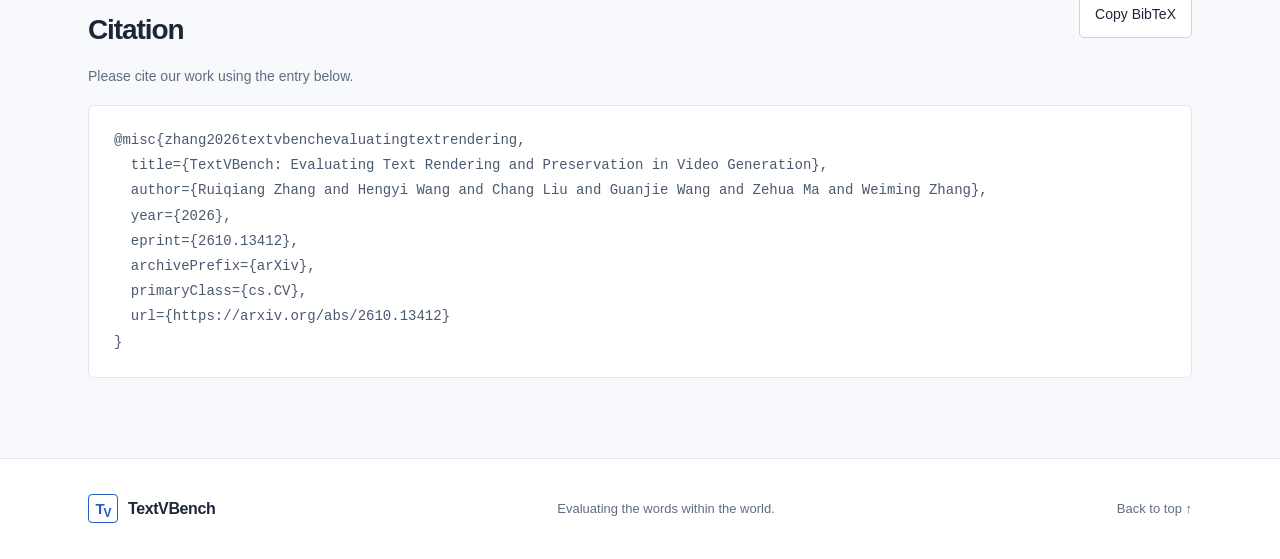
==== commit 862b7d7b: "Move benchmark examples into a section before citation" ====
--- a/index.html
+++ b/index.html
@@ -19,7 +19,7 @@
   <header class="site-header">
     <div class="header-inner">
       <a class="wordmark" href="#" aria-label="TextVBench home"><span class="logo-mark" aria-hidden="true">T<span>V</span></span>TextVBench</a>
-      <nav aria-label="Main navigation"><a href="#benchmark">Benchmark</a><a href="#evaluation">Evaluation</a><a href="#results">Results</a><a href="#citation">Citation</a></nav>
+      <nav aria-label="Main navigation"><a href="#benchmark">Benchmark</a><a href="#evaluation">Evaluation</a><a href="#results">Results</a><a href="#examples">Examples</a><a href="#citation">Citation</a></nav>
     </div>
   </header>
   <main id="main">
@@ -57,11 +57,6 @@
       <figure class="paper-figure wide-figure"><button class="figure-button" type="button" data-enlarge aria-label="Enlarge the T2V construction pipeline"><img src="assets/images/t2v-construction.webp" width="2400" height="1035" loading="lazy" alt="Seven stages create controlled bilingual T2V specifications: eligibility filtering, scene and carrier analysis, coverage sampling, carrier-slot planning, text instantiation, prompt composition, and quality control."><span class="zoom-hint">Expand figure ↗</span></button><figcaption><b>T2V construction.</b> Bind text slots to carriers before instantiating bilingual prompts. Scene images in this paper figure are synthetic illustrations.</figcaption></figure>
       <div class="construction-split"><div><span class="track-label">Reference-conditioned construction</span><h3>A structured space of<br>preservation challenges.</h3><p>Ref2V combines text complexity, spatial structure, carrier identity, motion, and visibility. Sources cover app screens, paper/media, product packaging, and synthetic applications.</p><p class="small-note">The released subset contains 200 reference images. The evaluator also supports multiple references with explicit activation.</p></div><figure class="paper-figure"><button class="figure-button" type="button" data-enlarge aria-label="Enlarge the Ref2V construction figure"><img src="assets/images/ref2v-construction.webp" width="1500" height="994" loading="lazy" alt="Ref2V construction combines text density, spatial layout, carrier type, and motion into preservation difficulty."><span class="zoom-hint">Expand figure ↗</span></button><figcaption>Attribute combinations illustrated in the paper.</figcaption></figure></div>
 
-      <div class="subsection-heading"><h3>What goes into the benchmark?</h3><p>Selected released inputs. Prompts drive generation; structured targets and reference OCR support evaluation.</p></div>
-      <div class="sample-group-heading"><span class="track-label">T2V inputs</span><span>Prompt-specified targets</span></div>
-      <div class="sample-grid"><article class="sample-card"><div class="sample-meta"><span class="difficulty">Easy</span><span class="sample-id">OPENVID_7e9a115b0717__easy</span></div><h4>Two text targets. One shared carrier.</h4><div class="target-rows"><div class="target-row"><span class="target-id">T1</span><div><q>Fresh Daily</q><small>Wall writing · on the background wall</small></div></div><div class="target-row"><span class="target-id">T2</span><div><q>Bakery Corner</q><small>Wall writing · on the background wall</small></div></div></div><details><summary>Read the generation prompt</summary><p>A person is seen cutting a loaf of dark brown bread on a wooden cutting board. The bread is a type of whole grain or rye bread. The person is using a large knife to slice the bread, which is placed on the cutting board. The cutting board is placed on a table, and there is another loaf of bread in the background. The person appears to be in the process of slicing the bread, as there are already a few slices cut from the loaf. On the background wall, there is a wall writing that reads &#x27;Fresh Daily&#x27; as a headline and &#x27;Bakery Corner&#x27; as a subtitle. The overall style of the video is simple and straightforward, focusing on the act of cutting the bread.</p></details><details><summary>Chinese counterpart</summary><p class="zh" lang="zh">视频中，一个人正在木质砧板上切一条深棕色的面包。面包是某种全麦或黑麦面包。这个人正在用一把大菜刀切面包，面包放在砧板上。砧板放在桌子上，背景中还有另一条面包。这个人似乎正在切面包，因为面包上已经切了几片。在背景墙上，有一面墙上的文字，标题写着“每日新鲜”，副标题写着“烘焙角落”。视频的整体风格简单明了，专注于切面包的动作。</p></details></article><article class="sample-card"><div class="sample-meta"><span class="difficulty">Medium</span><span class="sample-id">OPENVID_a7e08d3acbec__medium</span></div><h4>Keep the right words on the right surface.</h4><div class="target-rows"><div class="target-row"><span class="target-id">T1</span><div><q>System Ready</q><small>Windshield · top of the frame</small></div></div><div class="target-row"><span class="target-id">T2</span><div><q>Climate Control</q><small>Center console screen · between the steering wheel and passenger seat</small></div></div></div><details><summary>Read the generation prompt</summary><p>A close-up shot of a clean, well-lit car interior, focusing on a black steering wheel with a silver accent and a white leather passenger seat to its right. At the top of the frame, the windshield displays the persistent text &#x27;System Ready&#x27;. Between the steering wheel and the passenger seat, the center console screen shows the persistent label &#x27;Climate Control&#x27;. The camera remains steady, capturing the static, well-maintained environment without any people or other objects.</p></details><details><summary>Chinese counterpart</summary><p class="zh" lang="zh">一个明亮整洁的汽车内部特写镜头，聚焦于带有银色装饰的黑色方向盘，以及其右侧的白色皮革乘客座椅。在画面顶部，挡风玻璃上持续显示文字“系统就绪”。在方向盘和乘客座椅之间，中控屏幕上持续显示标签“空调控制”。镜头保持静止，捕捉这个没有人物或其他物体的静态、保养良好的环境。</p></details></article></div>
-      <div class="sample-group-heading"><span class="track-label">Ref2V inputs</span><span>Reference text preservation</span></div>
-      <div class="sample-grid"><article class="sample-card"><div class="sample-meta"><span class="difficulty">Reference input</span><span class="sample-id">0050</span></div><h4>Preserve packaging, down to the small print.</h4><button type="button" class="figure-button reference-image-button" data-enlarge aria-label="Enlarge reference 0050"><img class="reference-image" src="assets/images/reference-0050.webp" width="1276" height="1276" loading="lazy" alt="Released reference image for Ref2V sample 0050: Preserve packaging, down to the small print."><span class="zoom-hint">View original ↗</span></button><p class="reference-note">Targets are extracted from this reference by OCR at evaluation time.</p><details><summary>Read the generation instruction</summary><p>A clean studio product showcase of the Safeguard laundry detergent box on a white background. The camera performs a slow, gentle push-in toward the front of the packaging, keeping the box centered and fully readable throughout. Soft, even lighting highlights the blue shield logo, lemon graphics, and all printed text and labels, which must remain exactly as shown with no changes. The motion is mild and stable, presenting the product as the clear main subject in a short commercial style.</p></details></article><article class="sample-card"><div class="sample-meta"><span class="difficulty">Reference input</span><span class="sample-id">0150</span></div><h4>Keep a document readable as the camera moves.</h4><button type="button" class="figure-button reference-image-button" data-enlarge aria-label="Enlarge reference 0150"><img class="reference-image" src="assets/images/reference-0150.webp" width="1536" height="1024" loading="lazy" alt="Released reference image for Ref2V sample 0150: Keep a document readable as the camera moves."><span class="zoom-hint">View original ↗</span></button><p class="reference-note">Targets are extracted from this reference by OCR at evaluation time.</p><details><summary>Read the generation instruction</summary><p>An aged, pencil-drawn floor plan of an old house rests flat on a plain wooden surface, framed in a nearly straight-on view so its hand-lettered title, interior room labels, entrance arrow, and scale bar stay crisp, stable, and fully unobstructed. A slow, restrained camera push-in drifts forward while soft natural light shifts gently across the textured paper and the sheet edge flutters almost imperceptibly. The entire drawing, layout, and every existing mark remain unchanged throughout this single continuous shot.</p></details></article></div>
     </section>
 
     <section id="evaluation" class="section evaluation-section" aria-labelledby="evaluation-title">
@@ -85,6 +80,14 @@
       <details class="method-details"><summary>Explore the difficulty breakdown <span aria-hidden="true">+</span></summary><figure class="paper-figure scaling-figure"><button class="figure-button" type="button" data-enlarge aria-label="Enlarge the difficulty analysis"><img src="assets/images/scaling-analysis.webp" width="1400" height="1750" loading="lazy" alt="Model-wise TextVScore heatmaps across T2V difficulty and Ref2V reference target load, with pooled results and first-to-last band changes."><span class="zoom-hint">Expand figure ↗</span></button><figcaption>Difficulty slices expose different robustness profiles. Ref2V target count co-varies with source, layout, and text length.</figcaption></figure></details>
     </section>
 
+    <section id="examples" class="section container" aria-labelledby="examples-title">
+      <div class="section-heading"><p class="eyebrow"><span>04</span> Released inputs</p><h2 id="examples-title">Benchmark examples</h2><p>Selected released inputs. Prompts drive generation; structured targets and reference OCR support evaluation.</p></div>
+      <div class="sample-group-heading"><span class="track-label">T2V inputs</span><span>Prompt-specified targets</span></div>
+      <div class="sample-grid"><article class="sample-card"><div class="sample-meta"><span class="difficulty">Easy</span><span class="sample-id">OPENVID_7e9a115b0717__easy</span></div><h4>Two text targets. One shared carrier.</h4><div class="target-rows"><div class="target-row"><span class="target-id">T1</span><div><q>Fresh Daily</q><small>Wall writing · on the background wall</small></div></div><div class="target-row"><span class="target-id">T2</span><div><q>Bakery Corner</q><small>Wall writing · on the background wall</small></div></div></div><details><summary>Read the generation prompt</summary><p>A person is seen cutting a loaf of dark brown bread on a wooden cutting board. The bread is a type of whole grain or rye bread. The person is using a large knife to slice the bread, which is placed on the cutting board. The cutting board is placed on a table, and there is another loaf of bread in the background. The person appears to be in the process of slicing the bread, as there are already a few slices cut from the loaf. On the background wall, there is a wall writing that reads &#x27;Fresh Daily&#x27; as a headline and &#x27;Bakery Corner&#x27; as a subtitle. The overall style of the video is simple and straightforward, focusing on the act of cutting the bread.</p></details><details><summary>Chinese counterpart</summary><p class="zh" lang="zh">视频中，一个人正在木质砧板上切一条深棕色的面包。面包是某种全麦或黑麦面包。这个人正在用一把大菜刀切面包，面包放在砧板上。砧板放在桌子上，背景中还有另一条面包。这个人似乎正在切面包，因为面包上已经切了几片。在背景墙上，有一面墙上的文字，标题写着“每日新鲜”，副标题写着“烘焙角落”。视频的整体风格简单明了，专注于切面包的动作。</p></details></article><article class="sample-card"><div class="sample-meta"><span class="difficulty">Medium</span><span class="sample-id">OPENVID_a7e08d3acbec__medium</span></div><h4>Keep the right words on the right surface.</h4><div class="target-rows"><div class="target-row"><span class="target-id">T1</span><div><q>System Ready</q><small>Windshield · top of the frame</small></div></div><div class="target-row"><span class="target-id">T2</span><div><q>Climate Control</q><small>Center console screen · between the steering wheel and passenger seat</small></div></div></div><details><summary>Read the generation prompt</summary><p>A close-up shot of a clean, well-lit car interior, focusing on a black steering wheel with a silver accent and a white leather passenger seat to its right. At the top of the frame, the windshield displays the persistent text &#x27;System Ready&#x27;. Between the steering wheel and the passenger seat, the center console screen shows the persistent label &#x27;Climate Control&#x27;. The camera remains steady, capturing the static, well-maintained environment without any people or other objects.</p></details><details><summary>Chinese counterpart</summary><p class="zh" lang="zh">一个明亮整洁的汽车内部特写镜头，聚焦于带有银色装饰的黑色方向盘，以及其右侧的白色皮革乘客座椅。在画面顶部，挡风玻璃上持续显示文字“系统就绪”。在方向盘和乘客座椅之间，中控屏幕上持续显示标签“空调控制”。镜头保持静止，捕捉这个没有人物或其他物体的静态、保养良好的环境。</p></details></article></div>
+      <div class="sample-group-heading"><span class="track-label">Ref2V inputs</span><span>Reference text preservation</span></div>
+      <div class="sample-grid"><article class="sample-card"><div class="sample-meta"><span class="difficulty">Reference input</span><span class="sample-id">0050</span></div><h4>Preserve packaging, down to the small print.</h4><button type="button" class="figure-button reference-image-button" data-enlarge aria-label="Enlarge reference 0050"><img class="reference-image" src="assets/images/reference-0050.webp" width="1276" height="1276" loading="lazy" alt="Released reference image for Ref2V sample 0050: Preserve packaging, down to the small print."><span class="zoom-hint">View original ↗</span></button><p class="reference-note">Targets are extracted from this reference by OCR at evaluation time.</p><details><summary>Read the generation instruction</summary><p>A clean studio product showcase of the Safeguard laundry detergent box on a white background. The camera performs a slow, gentle push-in toward the front of the packaging, keeping the box centered and fully readable throughout. Soft, even lighting highlights the blue shield logo, lemon graphics, and all printed text and labels, which must remain exactly as shown with no changes. The motion is mild and stable, presenting the product as the clear main subject in a short commercial style.</p></details></article><article class="sample-card"><div class="sample-meta"><span class="difficulty">Reference input</span><span class="sample-id">0150</span></div><h4>Keep a document readable as the camera moves.</h4><button type="button" class="figure-button reference-image-button" data-enlarge aria-label="Enlarge reference 0150"><img class="reference-image" src="assets/images/reference-0150.webp" width="1536" height="1024" loading="lazy" alt="Released reference image for Ref2V sample 0150: Keep a document readable as the camera moves."><span class="zoom-hint">View original ↗</span></button><p class="reference-note">Targets are extracted from this reference by OCR at evaluation time.</p><details><summary>Read the generation instruction</summary><p>An aged, pencil-drawn floor plan of an old house rests flat on a plain wooden surface, framed in a nearly straight-on view so its hand-lettered title, interior room labels, entrance arrow, and scale bar stay crisp, stable, and fully unobstructed. A slow, restrained camera push-in drifts forward while soft natural light shifts gently across the textured paper and the sheet edge flutters almost imperceptibly. The entire drawing, layout, and every existing mark remain unchanged throughout this single continuous shot.</p></details></article></div>
+    </section>
+
     <section id="citation" class="citation-section" aria-labelledby="citation-title"><div class="container"><div class="citation-heading"><div><p class="eyebrow">Build on this work</p><h2 id="citation-title">Citation</h2></div><button class="copy-button" type="button" data-copy-citation>Copy BibTeX</button></div><p class="small-note">Please cite our work using the entry below.</p><pre id="bibtex"><code>@misc{zhang2026textvbenchevaluatingtextrendering,
   title={TextVBench: Evaluating Text Rendering and Preservation in Video Generation},
   author={Ruiqiang Zhang and Hengyi Wang and Chang Liu and Guanjie Wang and Zehua Ma and Weiming Zhang},
--- a/assets/css/style.css
+++ b/assets/css/style.css
@@ -177,7 +177,7 @@
 @media(max-width:720px){:root{scroll-padding-top:100px}
 .container,.reading-width{padding-inline:22px}
 .header-inner{padding:12px 20px;min-height:64px;gap:10px;flex-wrap:wrap}
-.site-header nav{gap:17px;font-size:13px}
+.site-header nav{gap:8px 17px;font-size:13px;flex-wrap:wrap}
 .wordmark{font-size:16px}
 .hero{padding-top:48px;padding-bottom:33px}
 .project-name{font-size:51px;letter-spacing:-2px;margin-bottom:17px}
